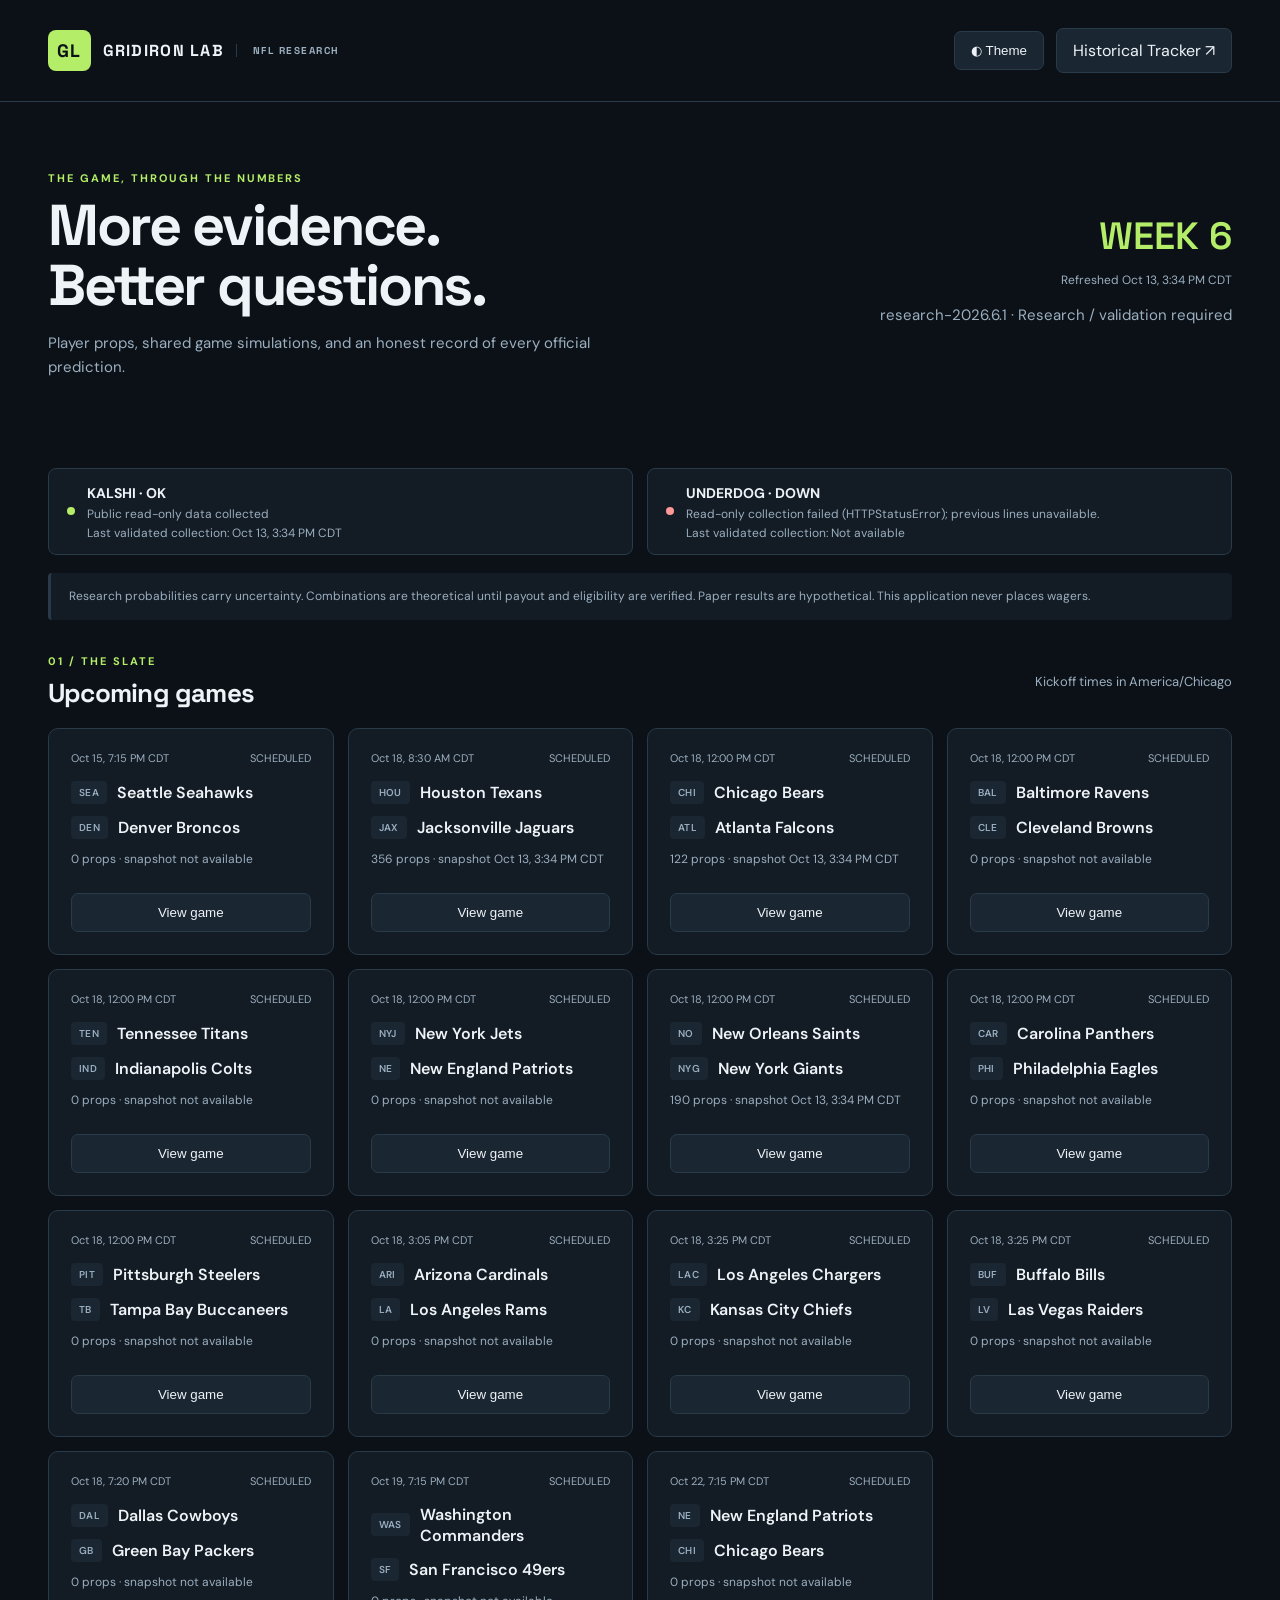
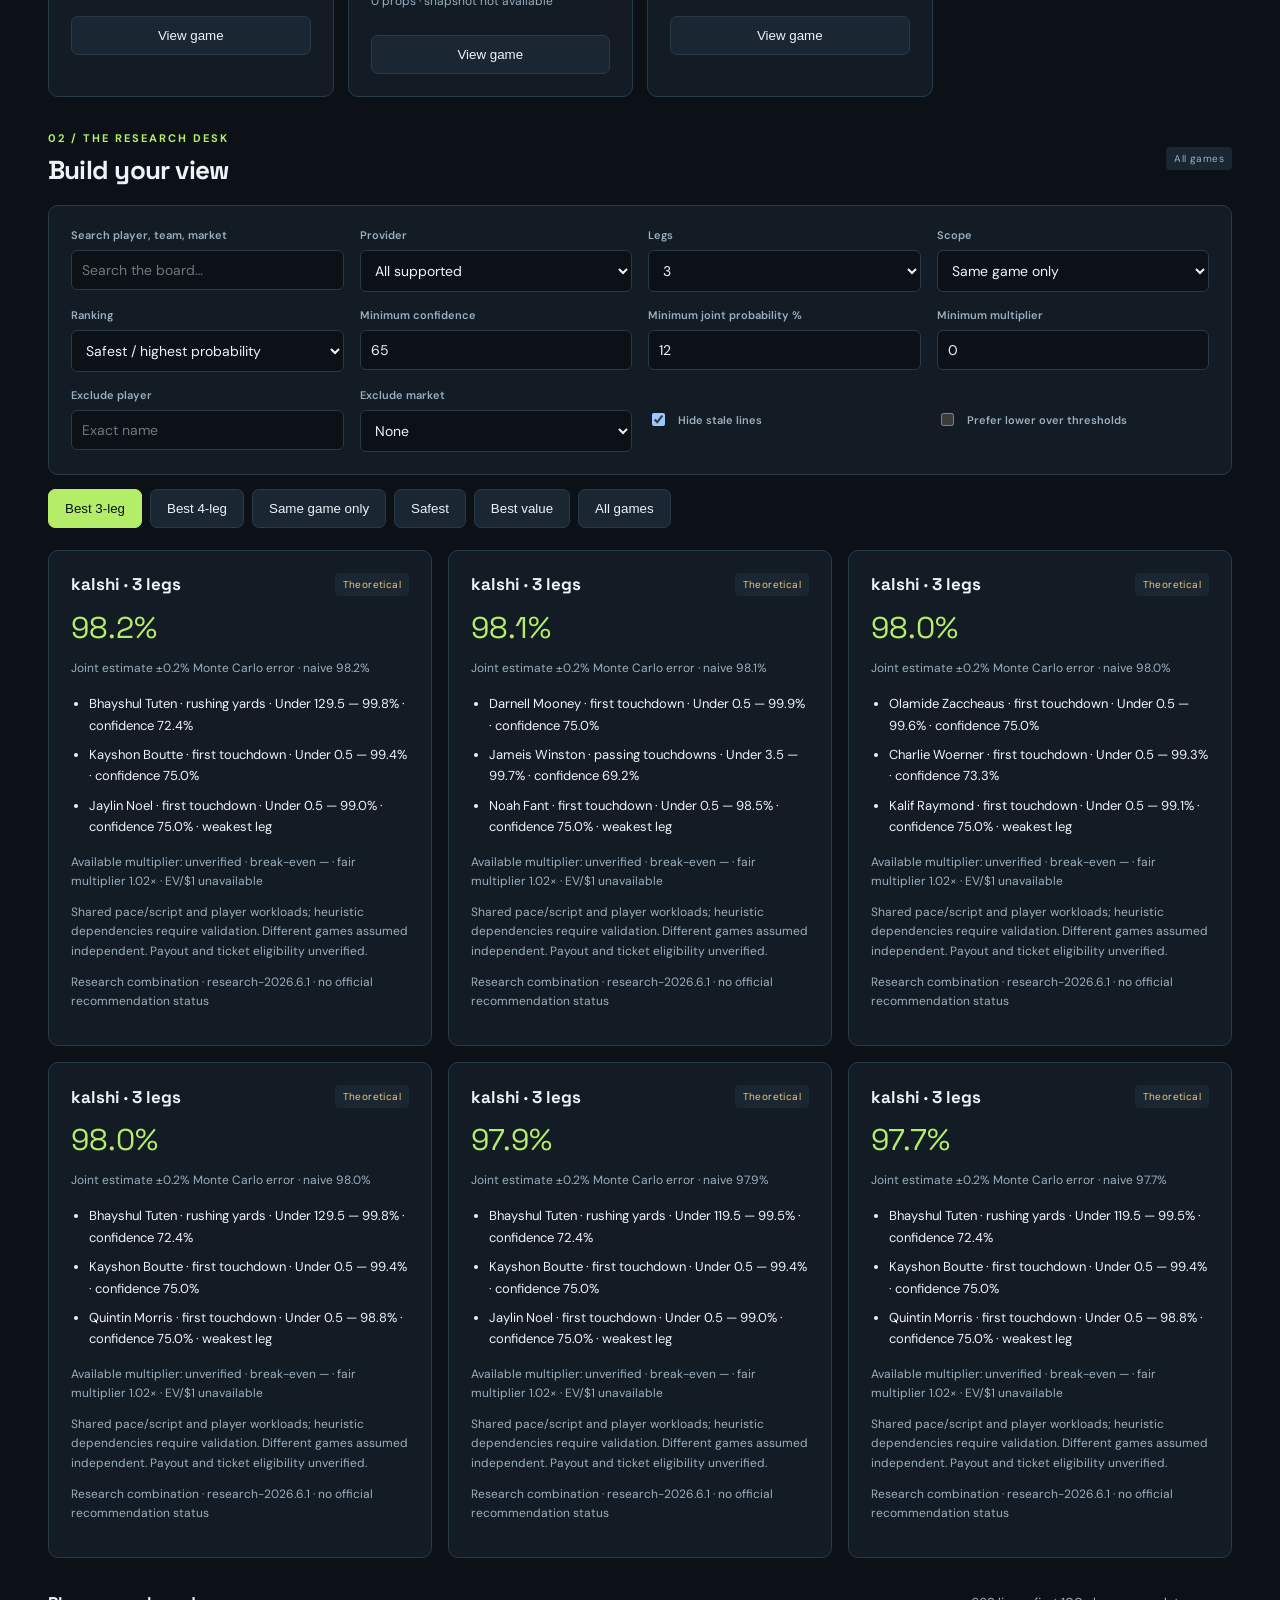
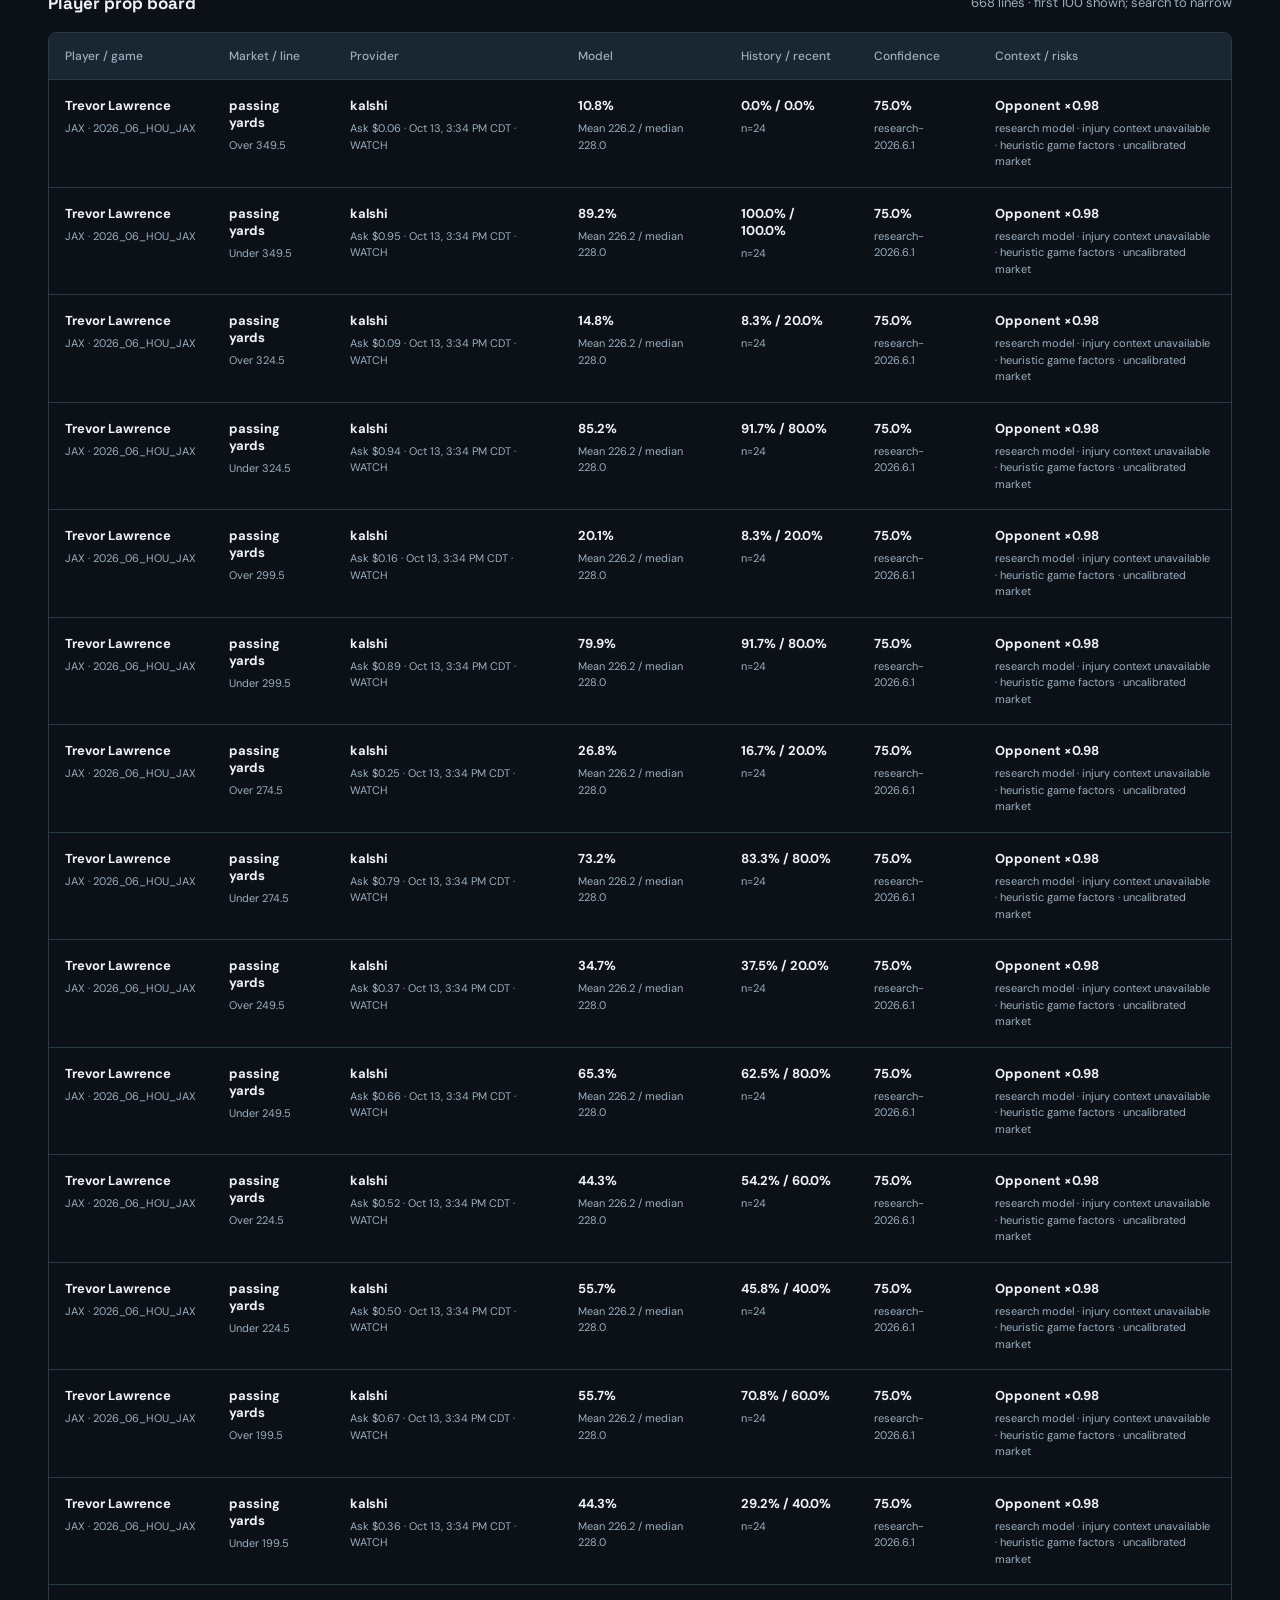
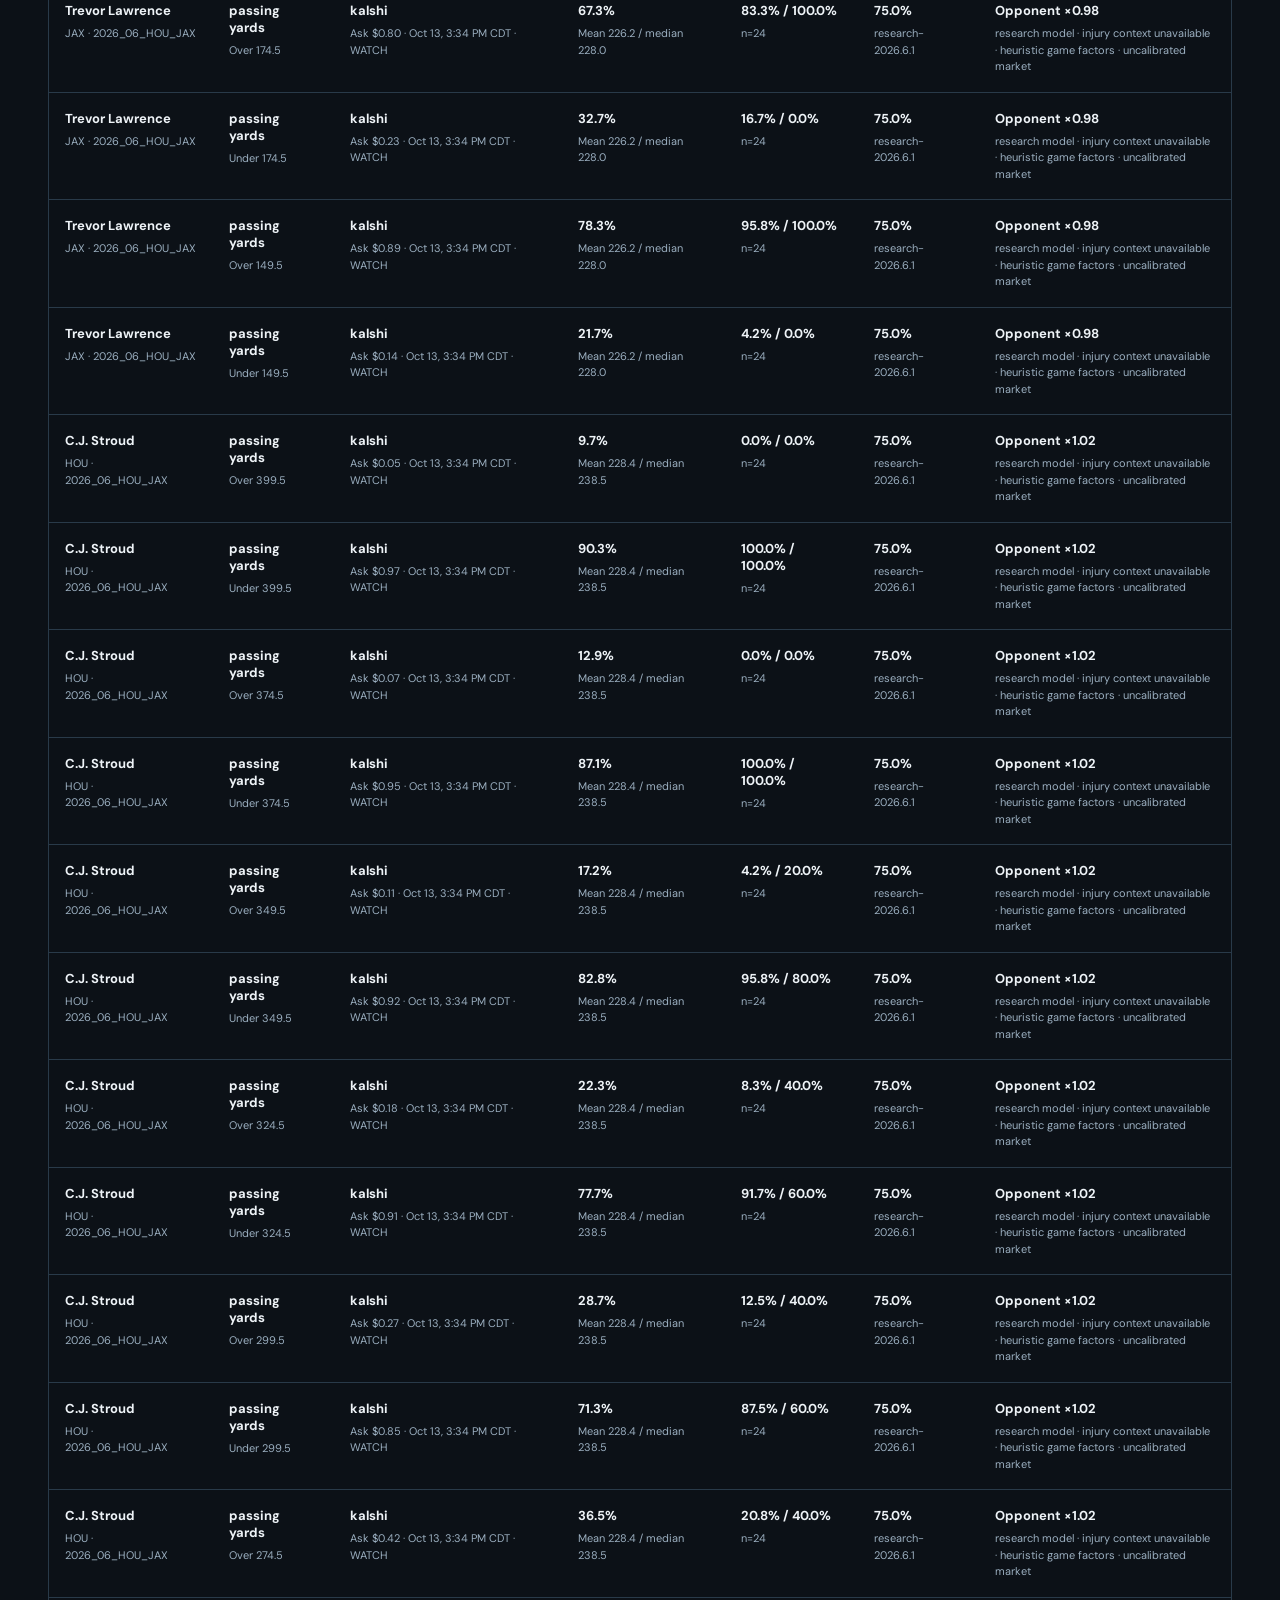
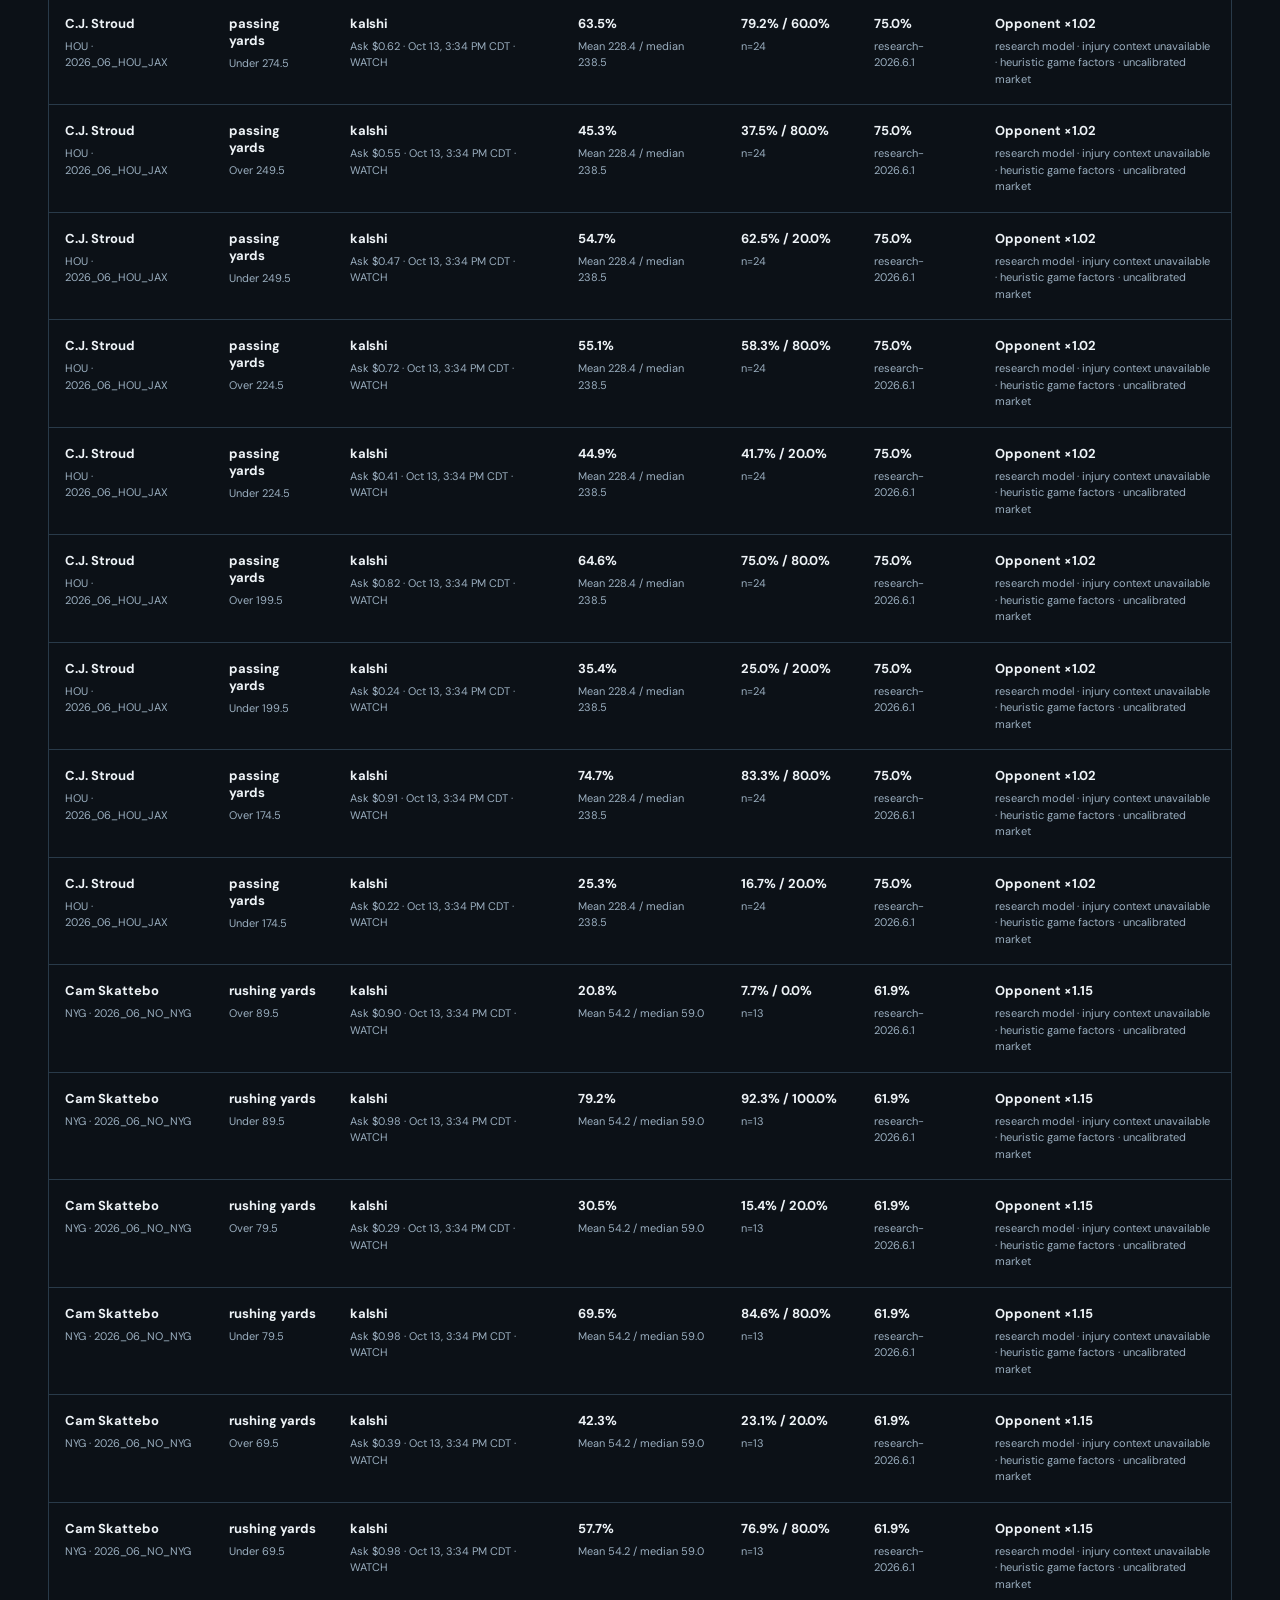
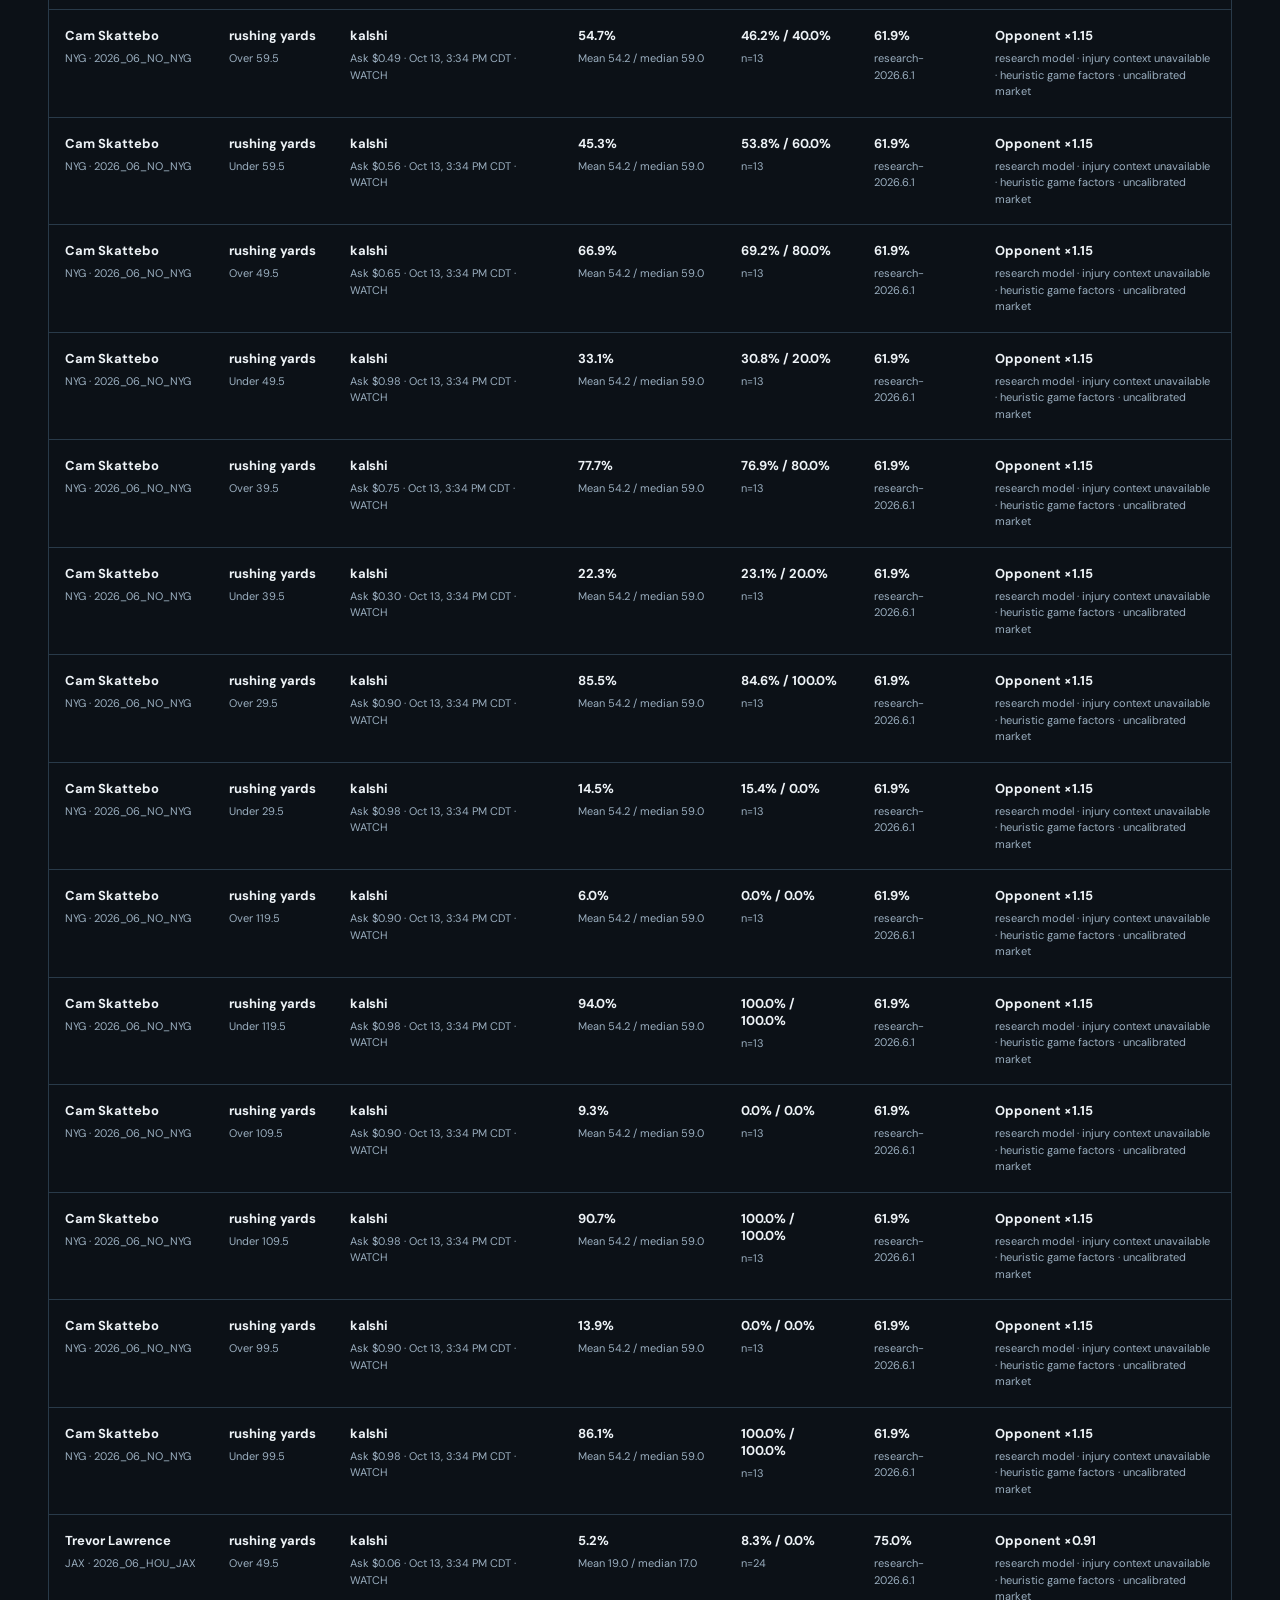
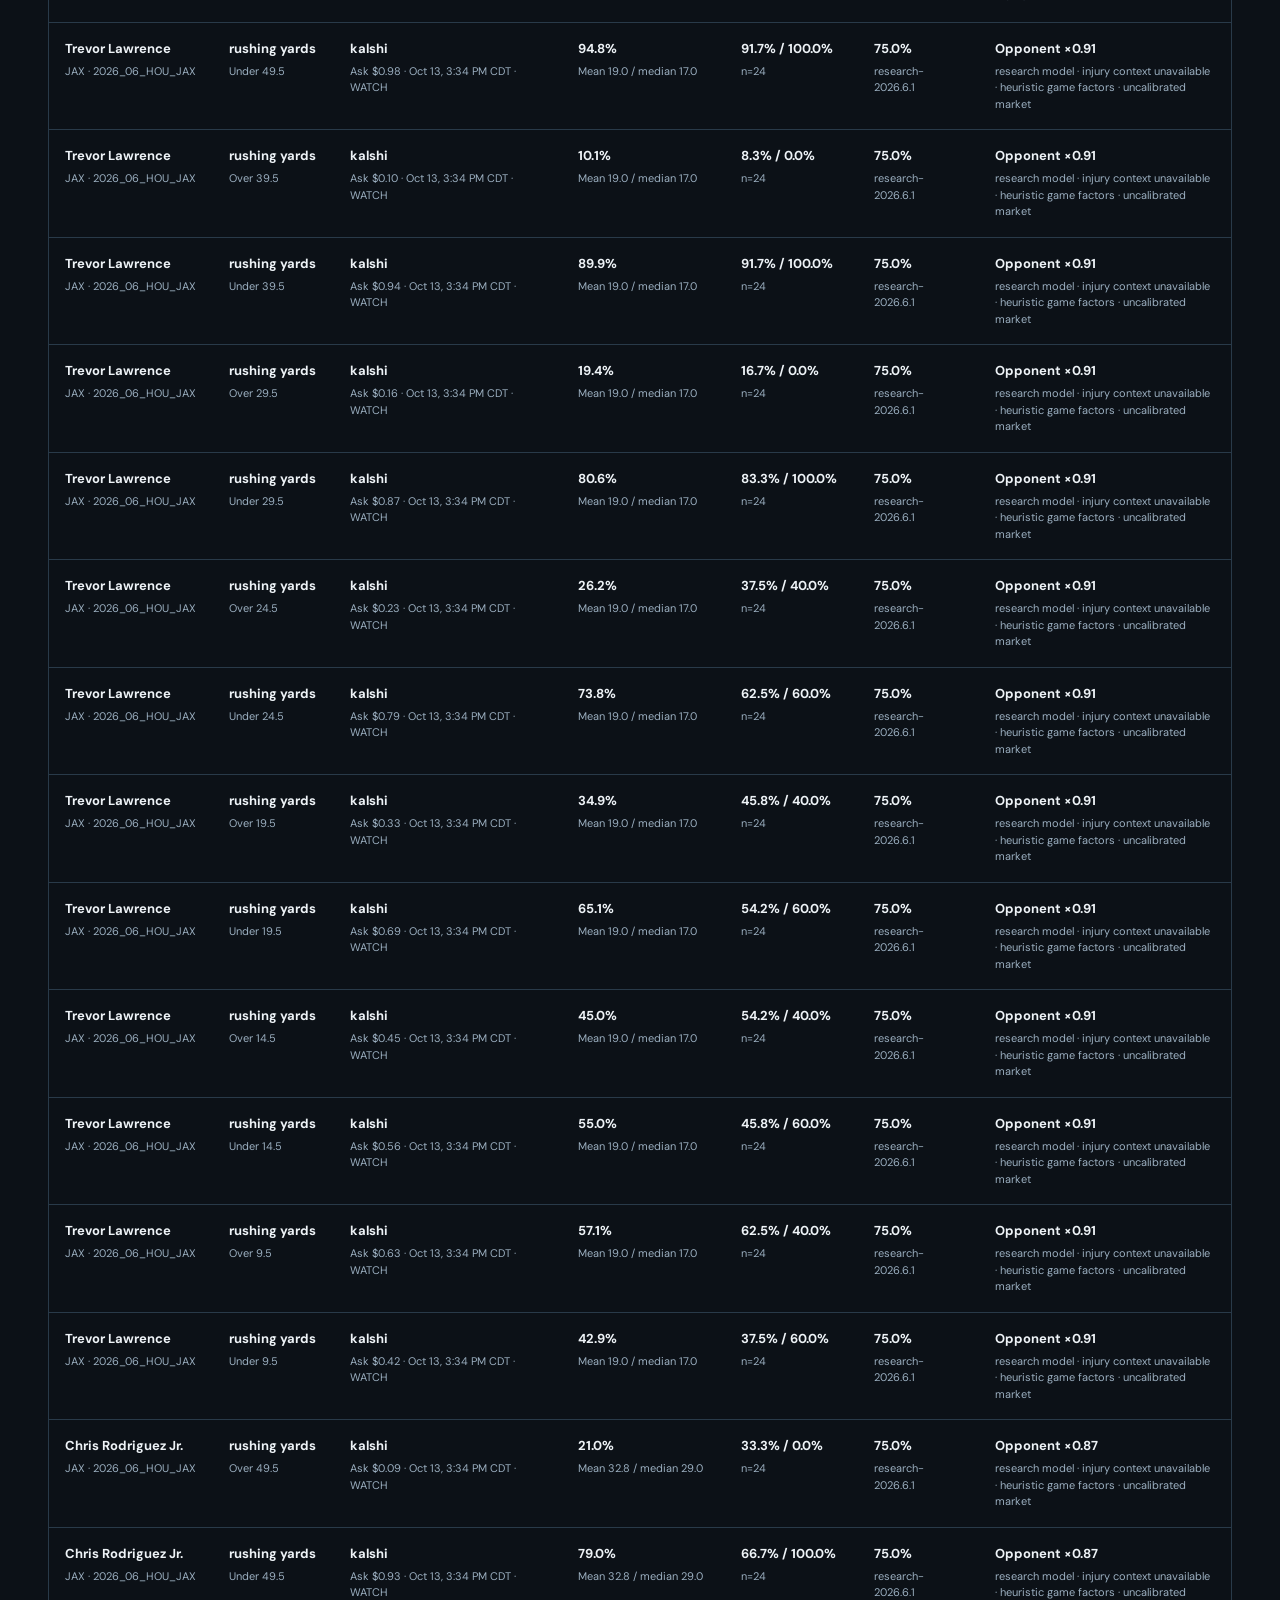
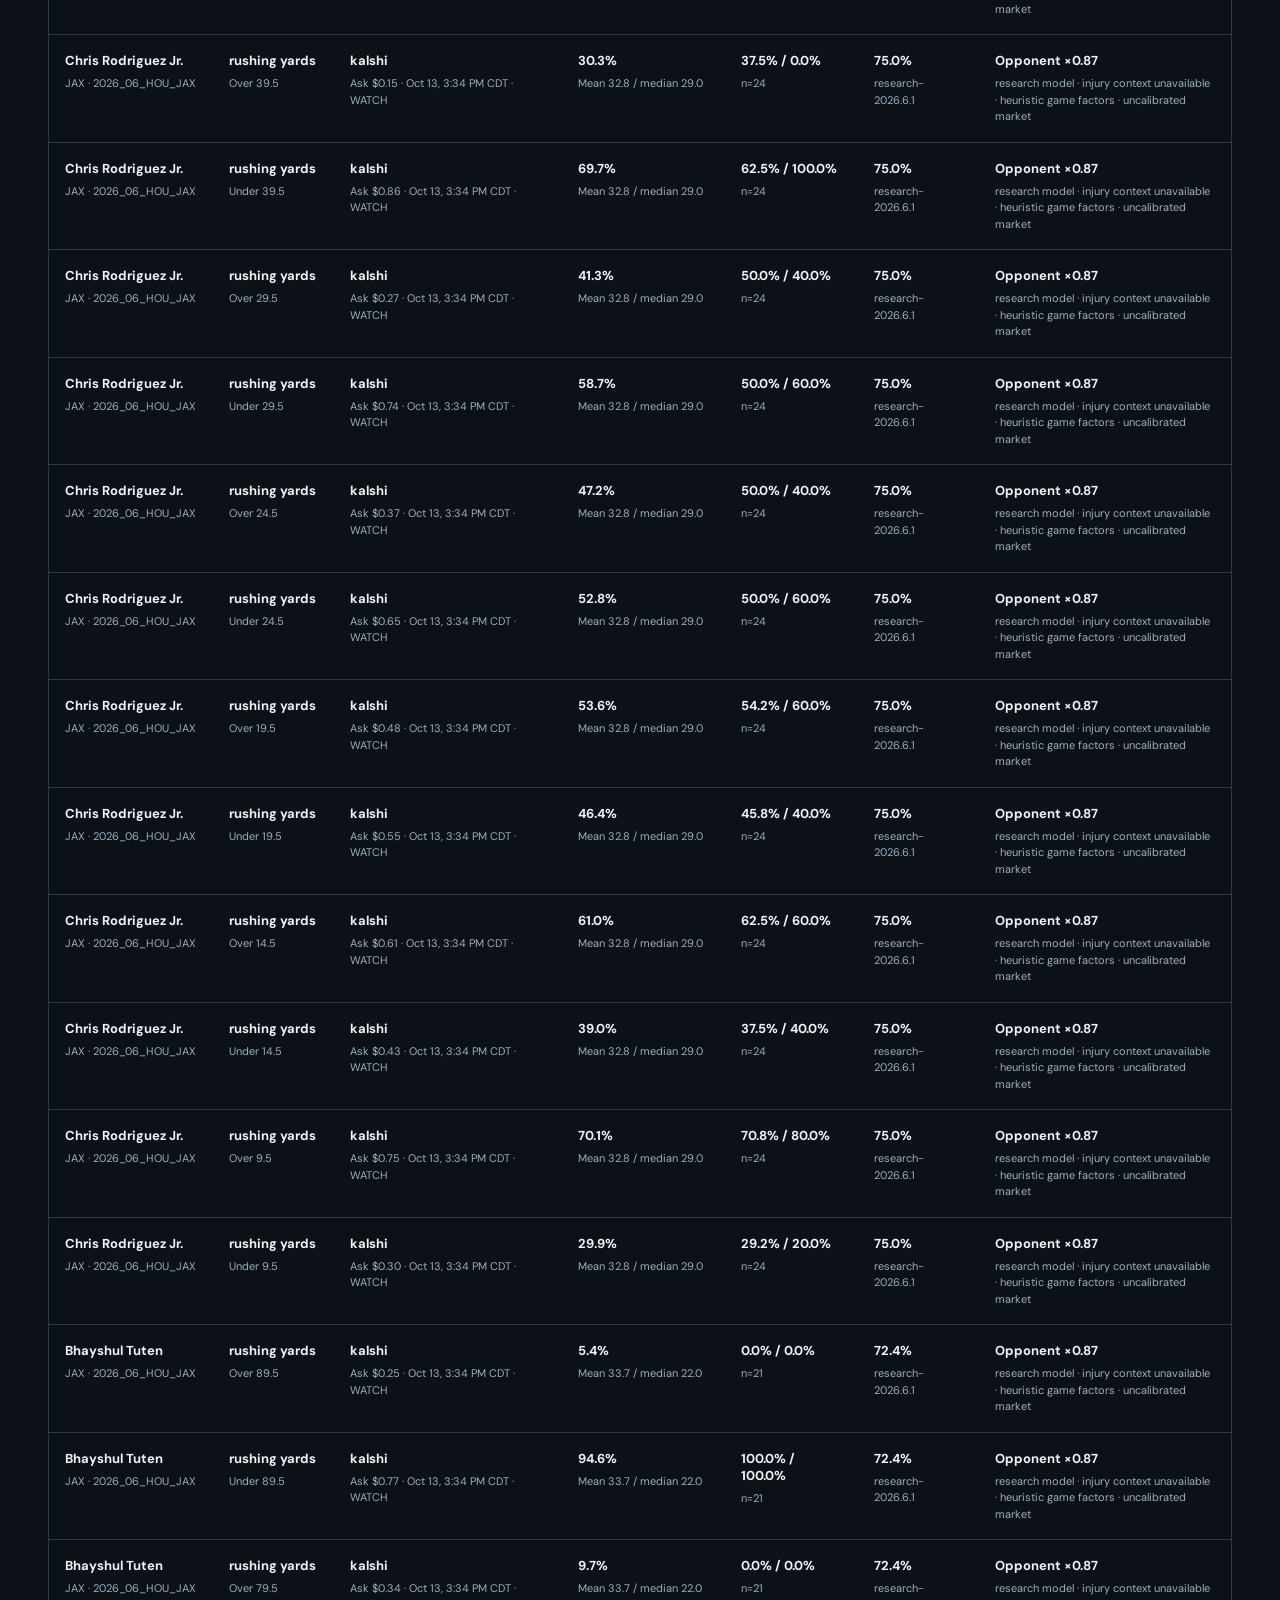
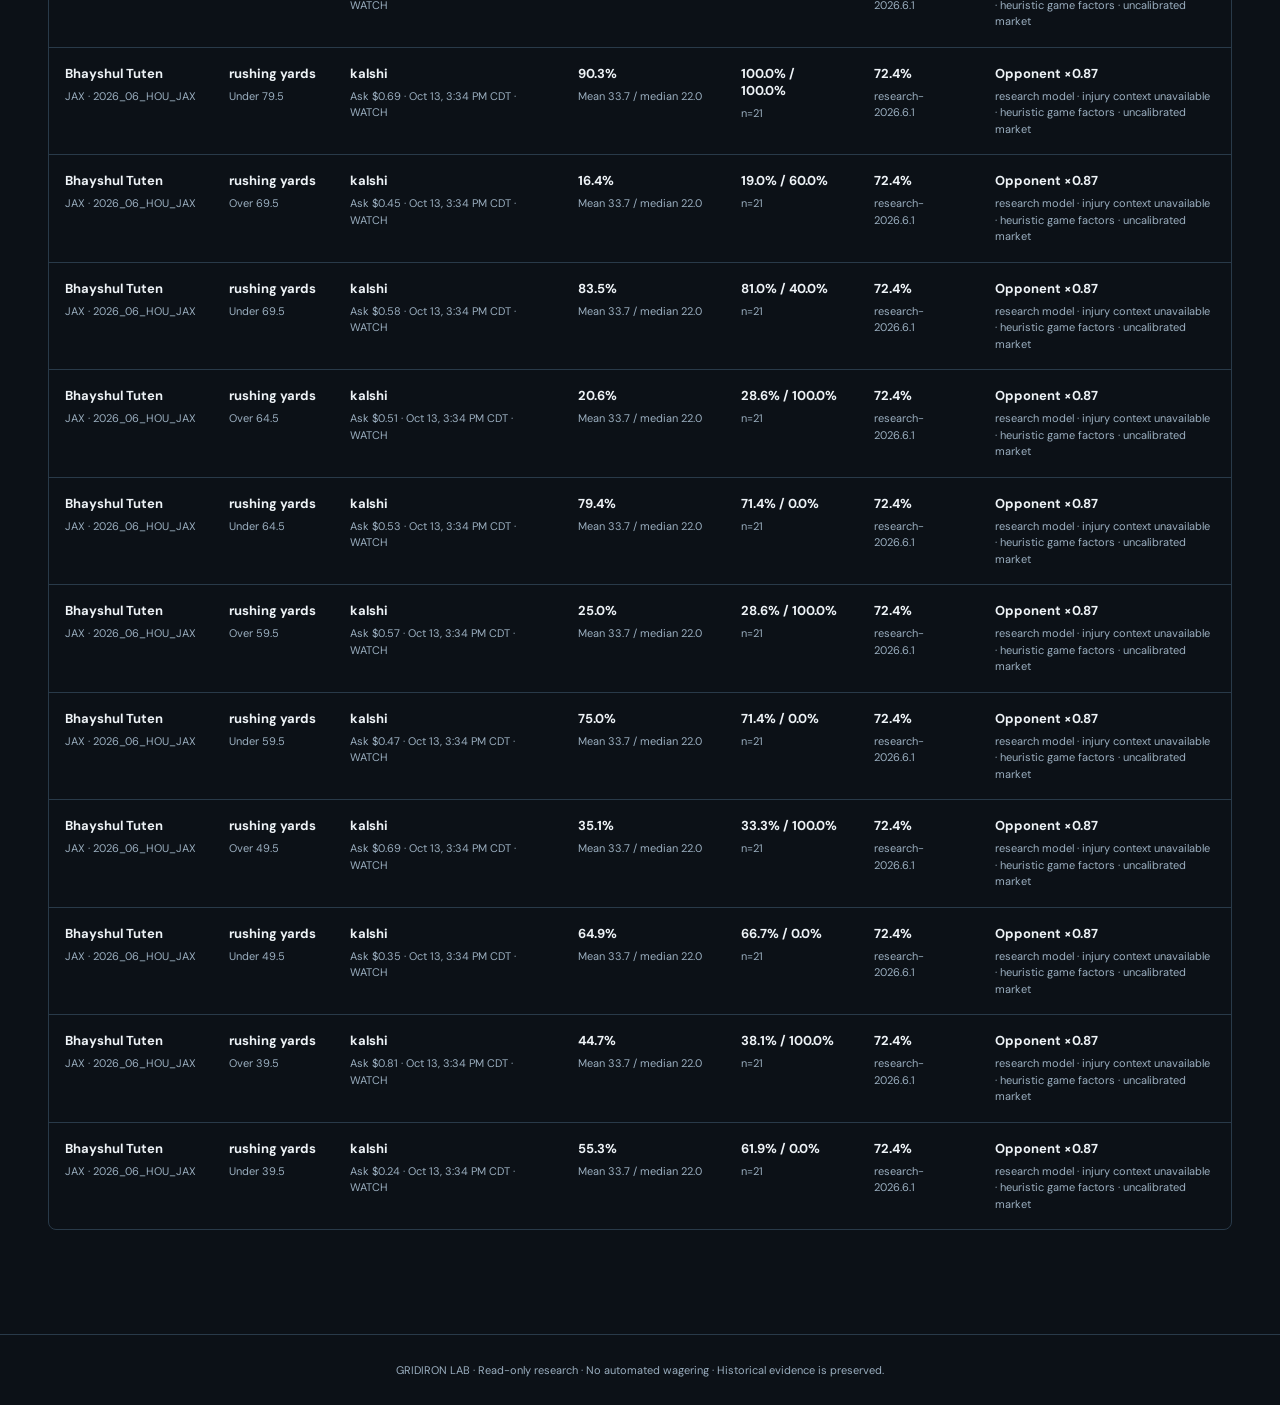
==== index.html @ 09613432 "Build auditable NFL prop research dashboard and data pipeline" ====
<!doctype html>
<html lang="en"><head><meta charset="utf-8"><meta name="viewport" content="width=device-width,initial-scale=1"><meta name="color-scheme" content="dark light"><title>Gridiron Lab · NFL research</title><link rel="stylesheet" href="assets/css/styles.css"><script type="module" src="assets/js/app.js"></script></head>
<body><header><a class="brand" href="index.html"><span class="brand-mark">GL</span> GRIDIRON LAB <small>NFL RESEARCH</small></a><nav><button id="theme" aria-label="Toggle color theme">◐ Theme</button><a class="button" href="tracker.html">Historical Tracker ↗</a></nav></header>
<main><section class="hero"><div><p class="eyebrow">THE GAME, THROUGH THE NUMBERS</p><h1>More evidence.<br>Better questions.</h1><p class="muted">Player props, shared game simulations, and an honest record of every official prediction.</p></div><div class="hero-aside"><span id="week" class="week">NFL</span><p id="refresh">Loading current data…</p><p id="model" class="muted"></p></div></section>
<div id="error" class="notice" role="alert" hidden></div><div id="providers" class="provider-bar" aria-live="polite"></div><div class="notice research">Research probabilities carry uncertainty. Combinations are theoretical until payout and eligibility are verified. Paper results are hypothetical. This application never places wagers.</div>
<section><div class="section-heading"><div><p class="eyebrow">01 / THE SLATE</p><h2>Upcoming games</h2></div><p class="muted">Kickoff times in America/Chicago</p></div><div id="games" class="game-grid" aria-live="polite"></div></section>
<section><div class="section-heading"><div><p class="eyebrow">02 / THE RESEARCH DESK</p><h2>Build your view</h2></div><span id="selected-game" class="badge">All games</span></div>
<div class="controls"><label>Search player, team, market<input id="search" type="search" placeholder="Search the board…"></label><label>Provider<select id="provider"><option value="all">All supported</option><option value="underdog">Underdog</option><option value="kalshi">Kalshi</option></select></label><label>Legs<select id="legs"><option>3</option><option>4</option><option>2</option></select></label><label>Scope<select id="scope"><option value="same">Same game only</option><option value="across">Across games</option></select></label><label>Ranking<select id="ranking"><option value="safest">Safest / highest probability</option><option value="ev">Best value / highest EV</option><option value="payout">Highest payout</option></select></label><label>Minimum confidence<input id="confidence" type="number" min="0" max="100" value="65"></label><label>Minimum joint probability %<input id="joint" type="number" min="0" max="100" value="12"></label><label>Minimum multiplier<input id="payout" type="number" min="0" step="0.1" value="0"></label><label>Exclude player<input id="exclude-player" placeholder="Exact name"></label><label>Exclude market<select id="exclude-market"><option value="">None</option></select></label><label class="check"><input id="fresh" type="checkbox" checked>Hide stale lines</label><label class="check"><input id="alternate" type="checkbox">Prefer lower over thresholds</label></div>
<div class="quick-actions"><button data-legs="3">Best 3-leg</button><button data-legs="4">Best 4-leg</button><button data-scope="same">Same game only</button><button data-ranking="safest">Safest</button><button data-ranking="ev">Best value</button><button id="clear-game">All games</button></div>
<div id="tickets" class="ticket-grid" aria-live="polite"></div>
<div class="section-heading"><h3>Player prop board</h3><span id="line-count" class="muted"></span></div><div class="table-wrap"><table><thead><tr><th>Player / game</th><th>Market / line</th><th>Provider</th><th>Model</th><th>History / recent</th><th>Confidence</th><th>Context / risks</th></tr></thead><tbody id="props"></tbody></table></div><p id="board-empty" class="empty" hidden>No validated player props are available. Provider health above explains current collection status.</p></section>
</main><footer>GRIDIRON LAB · Read-only research · No automated wagering · Historical evidence is preserved.</footer></body></html>
---- assets/css/styles.css ----
@import url('https://fonts.googleapis.com/css2?family=DM+Sans:wght@400;500;600;700&family=Space+Grotesk:wght@400;500;600;700&display=swap');
:root{--bg:#0c1117;--surface:#131b24;--surface2:#1a2632;--text:#eef3f7;--muted:#9bafc0;--line:#293a49;--accent:#b4ed68;--warning:#f5c87a;--red:#ff9898;color-scheme:dark;font-family:'DM Sans',system-ui,sans-serif}*{box-sizing:border-box}body{margin:0;background:var(--bg);color:var(--text)}body.light{--bg:#f4f6f2;--surface:#fff;--surface2:#edf2e9;--text:#14212b;--muted:#536572;--line:#cdd6cb;--accent:#356916;--warning:#8b5500;--red:#af2828;color-scheme:light}header{max-width:1480px;margin:auto;padding:28px 48px;display:flex;justify-content:space-between;align-items:center;border-bottom:1px solid var(--line);gap:20px}.brand{font-family:'Space Grotesk',system-ui;font-weight:700;letter-spacing:.08em;display:flex;align-items:center;gap:12px;color:var(--text);text-decoration:none}.brand-mark{background:var(--accent);color:var(--bg);padding:9px;border-radius:8px;font-size:18px}.brand small{font-size:10px;letter-spacing:.15em;color:var(--muted);border-left:1px solid var(--line);padding-left:16px}nav{display:flex;gap:12px;align-items:center}button,.button{cursor:pointer;background:var(--surface2);color:var(--text);border:1px solid var(--line);padding:11px 16px;border-radius:7px;font:600 13px inherit;text-decoration:none}button:hover,.button:hover{border-color:var(--accent)}a{color:var(--accent)}:focus-visible{outline:3px solid var(--accent);outline-offset:3px}main{max-width:1480px;margin:auto;padding:0 48px 70px}.hero{display:flex;justify-content:space-between;align-items:center;padding:58px 0 40px;gap:40px}.eyebrow{font-size:11px;font-weight:700;letter-spacing:.18em;color:var(--accent)}h1,h2,h3{font-family:'Space Grotesk',system-ui;margin:0}h1{font-size:clamp(40px,4.5vw,64px);line-height:1.04;letter-spacing:-.04em}h2{font-size:26px;letter-spacing:-.03em}h3{font-size:17px}.muted{color:var(--muted);font-size:13px;line-height:1.6}.hero .muted{max-width:550px;font-size:15px}.hero-aside{text-align:right;min-width:220px}.week{font-family:'Space Grotesk',system-ui;font-size:38px;color:var(--accent);font-weight:600}.hero-aside p{font-size:12px;color:var(--muted)}.provider-bar{display:flex;gap:14px;flex-wrap:wrap;margin-bottom:18px}.provider{padding:13px 18px;background:var(--surface);border:1px solid var(--line);border-radius:8px;flex:1;min-width:230px;display:flex;gap:12px;align-items:center}.dot{width:8px;height:8px;border-radius:50%;background:var(--red);flex-shrink:0}.dot.OK{background:var(--accent)}.dot.DEGRADED,.dot.STALE{background:var(--warning)}.provider strong{font-size:14px}.provider p{margin:3px 0 0;font-size:12px;color:var(--muted)}.badge{display:inline-flex;padding:5px 8px;border-radius:4px;background:var(--surface2);color:var(--muted);font-size:10px;letter-spacing:.04em}.badge.warn{color:var(--warning)}.notice{background:var(--surface);border-left:3px solid var(--warning);color:var(--warning);padding:14px 18px;font-size:12px;line-height:1.6;border-radius:4px;margin:12px 0 24px}.research{color:var(--muted);border-color:var(--line)}section{margin-bottom:34px}.section-heading{display:flex;justify-content:space-between;align-items:center;gap:20px;margin:34px 0 18px}.section-heading .eyebrow{margin:0 0 8px}.game-grid{display:grid;grid-template-columns:repeat(auto-fill,minmax(265px,1fr));gap:14px}.game-card,.panel,.ticket,.kpi{background:var(--surface);border:1px solid var(--line);border-radius:10px;padding:22px}.game-card.active{border-color:var(--accent)}.game-meta{display:flex;justify-content:space-between;color:var(--muted);font-size:11px;margin-bottom:16px}.team-row{display:flex;align-items:center;gap:10px;margin:12px 0;font-size:16px;font-weight:600}.team-logo{width:37px;height:37px;object-fit:contain}.game-card button{width:100%;margin-top:14px}.game-card p{font-size:12px;color:var(--muted)}.controls{background:var(--surface);padding:22px;border:1px solid var(--line);border-radius:10px;display:grid;grid-template-columns:repeat(4,1fr);gap:16px}label{font-size:11px;font-weight:600;color:var(--muted);display:flex;flex-direction:column;gap:8px}input,select{font:14px 'DM Sans',system-ui;background:var(--bg);color:var(--text);border:1px solid var(--line);border-radius:6px;padding:10px;width:100%;min-width:0}.check{flex-direction:row;align-items:center;gap:10px}.check input{width:auto}.quick-actions{display:flex;gap:8px;flex-wrap:wrap;margin:14px 0 22px}.quick-actions button:first-child{background:var(--accent);color:var(--bg);border-color:var(--accent)}.ticket-grid{display:grid;grid-template-columns:repeat(auto-fit,minmax(300px,1fr));gap:16px}.ticket-heading{display:flex;justify-content:space-between;align-items:center;margin-bottom:12px}.ticket ul{padding-left:18px;margin:15px 0}.ticket li{font-size:13px;line-height:1.65;margin:8px 0}.ticket .probability{font-size:30px;color:var(--accent);font-family:'Space Grotesk',system-ui}.ticket p{font-size:12px;line-height:1.6;color:var(--muted)}.table-wrap{overflow:auto;border:1px solid var(--line);border-radius:8px}table{border-collapse:collapse;width:100%;min-width:850px;text-align:left;font-size:12px}th{color:var(--muted);background:var(--surface2);padding:15px 16px;font-weight:500;white-space:nowrap}td{padding:17px 16px;border-top:1px solid var(--line);vertical-align:top}td strong{font-size:13px}td small{display:block;color:var(--muted);font-size:11px;margin-top:6px;max-width:230px;line-height:1.5}tbody tr:hover{background:var(--surface)}.empty{padding:30px;border:1px dashed var(--line);border-radius:8px;text-align:center;color:var(--muted);font-size:14px;width:100%;line-height:1.6}.kpi-grid{display:grid;grid-template-columns:repeat(4,1fr);gap:14px}.kpi span{display:block;font-size:11px;color:var(--muted);margin-bottom:12px}.kpi strong{font-size:30px;font-family:'Space Grotesk',system-ui}.kpi small{display:block;font-size:11px;color:var(--muted);margin-top:8px}.chart-grid{display:grid;grid-template-columns:1fr 1fr;gap:16px}.bars{display:flex;flex-direction:column;gap:14px;margin-top:24px}.bar-row{font-size:11px;display:grid;grid-template-columns:115px 1fr 70px;gap:10px;align-items:center}.bar-track{background:var(--surface2);height:10px;border-radius:3px;overflow:hidden}.bar{background:var(--accent);height:100%;border-radius:3px}.bar.secondary{background:var(--muted)}.win{color:var(--accent)}.loss{color:var(--red)}footer{border-top:1px solid var(--line);padding:28px 48px;text-align:center;font-size:11px;color:var(--muted)}[hidden]{display:none!important}@media(max-width:900px){header,main{padding-left:24px;padding-right:24px}.controls{grid-template-columns:repeat(3,1fr)}.kpi-grid{grid-template-columns:repeat(2,1fr)}.brand small{display:none}}@media(max-width:600px){header{padding:18px;align-items:flex-start}.brand{font-size:12px;letter-spacing:.03em;gap:8px}.brand-mark{font-size:13px;padding:7px}nav{gap:6px}nav button{display:none}nav .button{font-size:11px;padding:9px}main{padding:0 18px 35px}.hero{padding:35px 0 20px;display:block}.hero-aside{text-align:left;margin-top:22px}.week{font-size:26px}.controls{grid-template-columns:repeat(2,1fr);padding:16px;gap:12px}.controls label:first-child{grid-column:span 2}.section-heading{align-items:flex-start}.section-heading>p{display:none}.chart-grid{grid-template-columns:1fr}.ticket-grid{grid-template-columns:1fr}.kpi{padding:16px}.kpi strong{font-size:25px}h2{font-size:22px}.game-grid{grid-template-columns:1fr}footer{padding:24px 18px}}
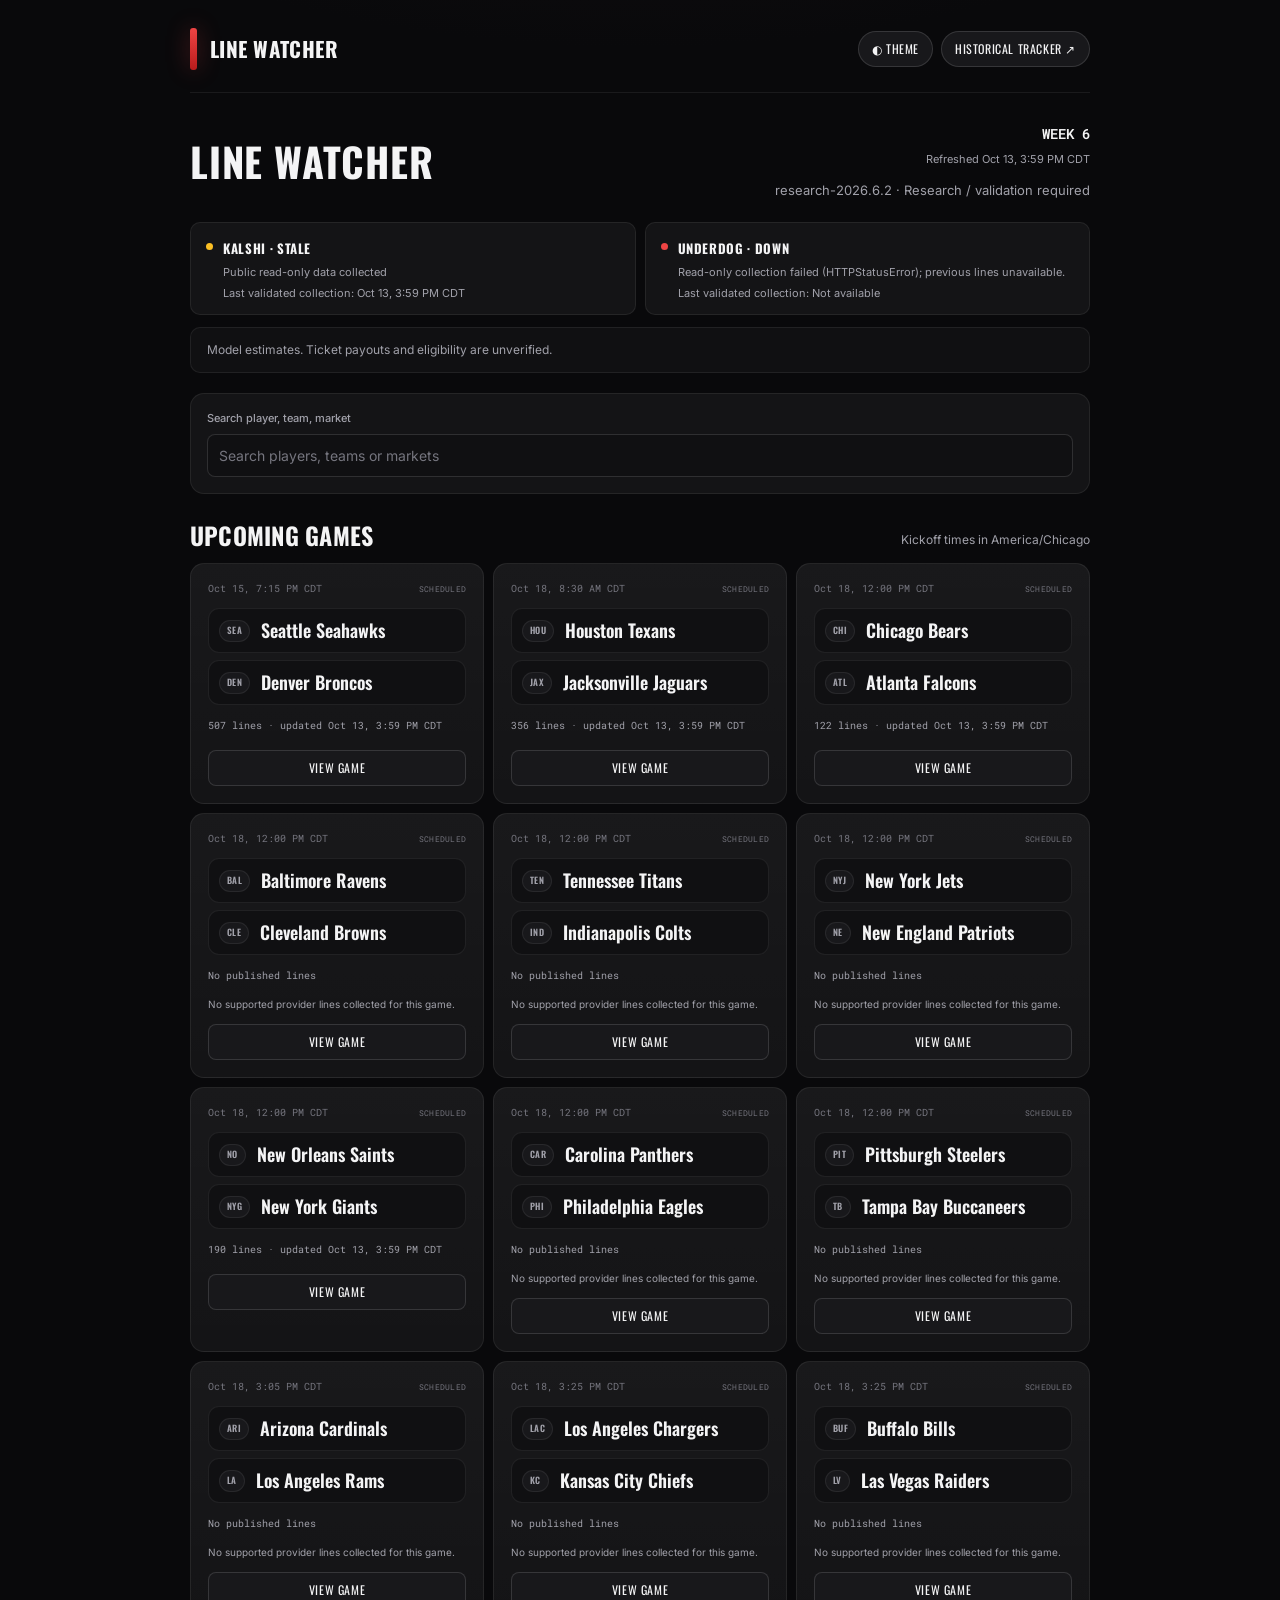
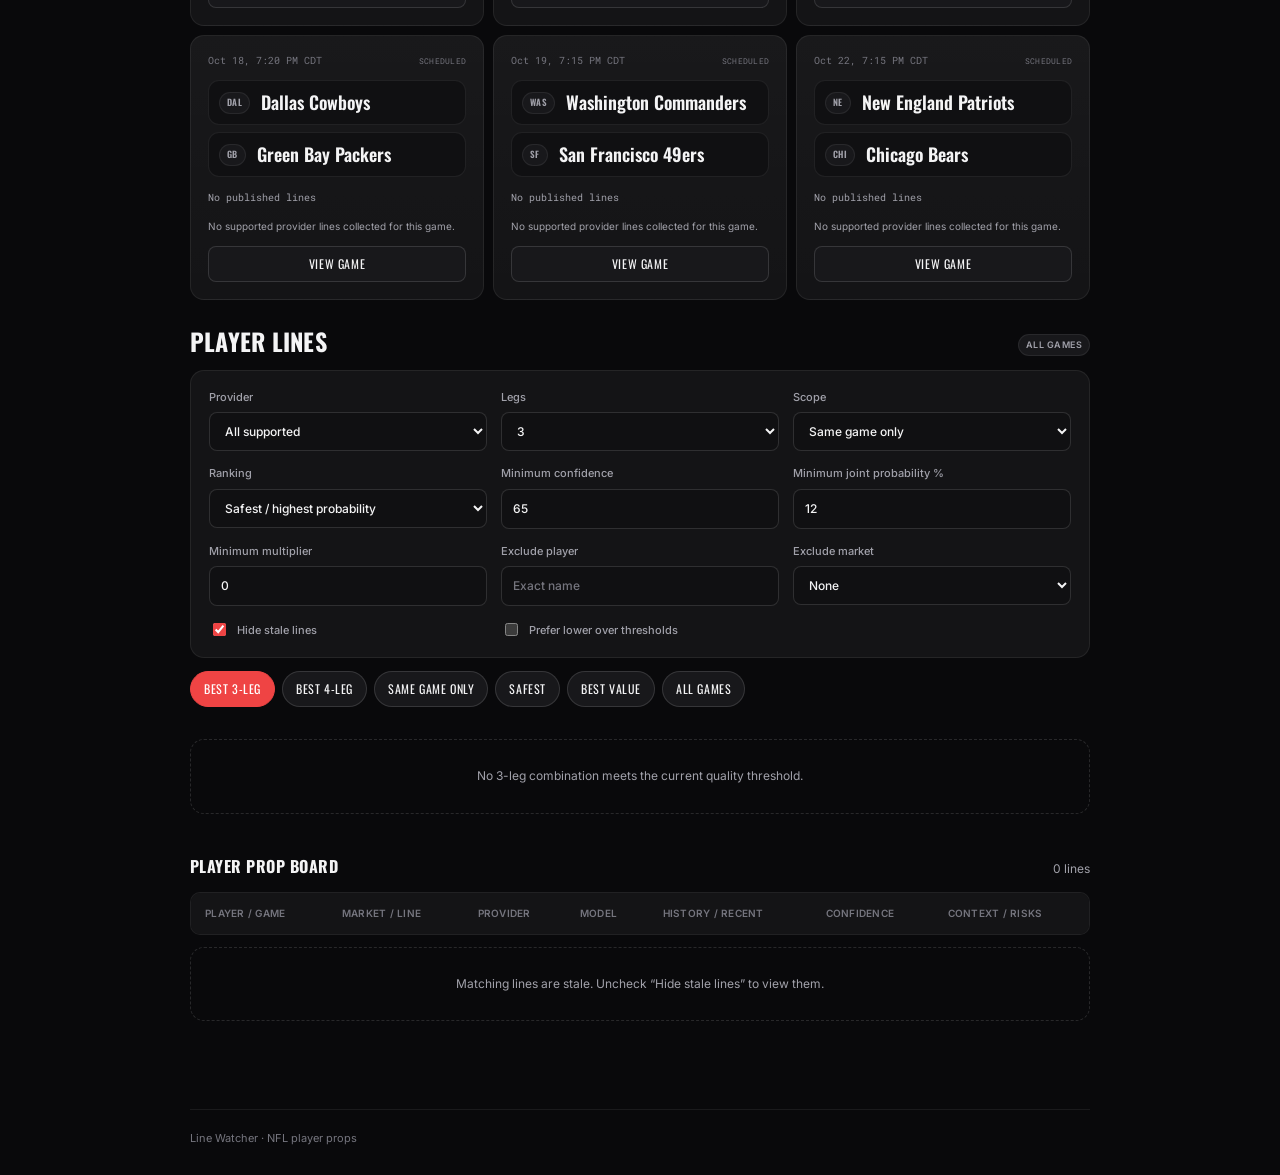
==== commit 1d19a6fc: "Restyle Line Watcher, add player autocomplete and recover Thursday lines" ====
--- a/index.html
+++ b/index.html
@@ -1,12 +1,13 @@
 <!doctype html>
-<html lang="en"><head><meta charset="utf-8"><meta name="viewport" content="width=device-width,initial-scale=1"><meta name="color-scheme" content="dark light"><title>Gridiron Lab · NFL research</title><link rel="stylesheet" href="assets/css/styles.css"><script type="module" src="assets/js/app.js"></script></head>
-<body><header><a class="brand" href="index.html"><span class="brand-mark">GL</span> GRIDIRON LAB <small>NFL RESEARCH</small></a><nav><button id="theme" aria-label="Toggle color theme">◐ Theme</button><a class="button" href="tracker.html">Historical Tracker ↗</a></nav></header>
-<main><section class="hero"><div><p class="eyebrow">THE GAME, THROUGH THE NUMBERS</p><h1>More evidence.<br>Better questions.</h1><p class="muted">Player props, shared game simulations, and an honest record of every official prediction.</p></div><div class="hero-aside"><span id="week" class="week">NFL</span><p id="refresh">Loading current data…</p><p id="model" class="muted"></p></div></section>
-<div id="error" class="notice" role="alert" hidden></div><div id="providers" class="provider-bar" aria-live="polite"></div><div class="notice research">Research probabilities carry uncertainty. Combinations are theoretical until payout and eligibility are verified. Paper results are hypothetical. This application never places wagers.</div>
-<section><div class="section-heading"><div><p class="eyebrow">01 / THE SLATE</p><h2>Upcoming games</h2></div><p class="muted">Kickoff times in America/Chicago</p></div><div id="games" class="game-grid" aria-live="polite"></div></section>
-<section><div class="section-heading"><div><p class="eyebrow">02 / THE RESEARCH DESK</p><h2>Build your view</h2></div><span id="selected-game" class="badge">All games</span></div>
-<div class="controls"><label>Search player, team, market<input id="search" type="search" placeholder="Search the board…"></label><label>Provider<select id="provider"><option value="all">All supported</option><option value="underdog">Underdog</option><option value="kalshi">Kalshi</option></select></label><label>Legs<select id="legs"><option>3</option><option>4</option><option>2</option></select></label><label>Scope<select id="scope"><option value="same">Same game only</option><option value="across">Across games</option></select></label><label>Ranking<select id="ranking"><option value="safest">Safest / highest probability</option><option value="ev">Best value / highest EV</option><option value="payout">Highest payout</option></select></label><label>Minimum confidence<input id="confidence" type="number" min="0" max="100" value="65"></label><label>Minimum joint probability %<input id="joint" type="number" min="0" max="100" value="12"></label><label>Minimum multiplier<input id="payout" type="number" min="0" step="0.1" value="0"></label><label>Exclude player<input id="exclude-player" placeholder="Exact name"></label><label>Exclude market<select id="exclude-market"><option value="">None</option></select></label><label class="check"><input id="fresh" type="checkbox" checked>Hide stale lines</label><label class="check"><input id="alternate" type="checkbox">Prefer lower over thresholds</label></div>
+<html lang="en"><head><meta charset="utf-8"><meta name="viewport" content="width=device-width,initial-scale=1"><meta name="color-scheme" content="dark light"><title>Line Watcher</title><link rel="stylesheet" href="assets/css/styles.css"><script type="module" src="assets/js/app.js"></script></head>
+<body><header><a class="brand" href="index.html"><span class="brand-mark">LW</span> LINE WATCHER</a><nav><button id="theme" aria-label="Toggle color theme">◐ Theme</button><a class="button" href="tracker.html">Historical Tracker ↗</a></nav></header>
+<main><section class="hero"><div><h1>Line Watcher</h1></div><div class="hero-aside"><span id="week" class="week">NFL</span><p id="refresh">Loading current data…</p><p id="model" class="muted"></p></div></section>
+<div id="error" class="notice" role="alert" hidden></div><div id="providers" class="provider-bar" aria-live="polite"></div><div class="notice research">Model estimates. Ticket payouts and eligibility are unverified.</div>
+<div class="player-search search-bar"><label for="search">Search player, team, market</label><input id="search" type="search" placeholder="Search players, teams or markets" autocomplete="off"><div id="player-suggestions" class="suggestions" role="listbox" hidden></div></div>
+<section><div class="section-heading"><div><h2>Upcoming games</h2></div><p class="muted">Kickoff times in America/Chicago</p></div><div id="games" class="game-grid" aria-live="polite"></div></section>
+<section><div class="section-heading"><div><h2>Player lines</h2></div><span id="selected-game" class="badge">All games</span></div>
+<div class="controls"><label>Provider<select id="provider"><option value="all">All supported</option><option value="underdog">Underdog</option><option value="kalshi">Kalshi</option></select></label><label>Legs<select id="legs"><option>3</option><option>4</option><option>2</option></select></label><label>Scope<select id="scope"><option value="same">Same game only</option><option value="across">Across games</option></select></label><label>Ranking<select id="ranking"><option value="safest">Safest / highest probability</option><option value="ev">Best value / highest EV</option><option value="payout">Highest payout</option></select></label><label>Minimum confidence<input id="confidence" type="number" min="0" max="100" value="65"></label><label>Minimum joint probability %<input id="joint" type="number" min="0" max="100" value="12"></label><label>Minimum multiplier<input id="payout" type="number" min="0" step="0.1" value="0"></label><label>Exclude player<input id="exclude-player" placeholder="Exact name"></label><label>Exclude market<select id="exclude-market"><option value="">None</option></select></label><label class="check"><input id="fresh" type="checkbox" checked>Hide stale lines</label><label class="check"><input id="alternate" type="checkbox">Prefer lower over thresholds</label></div>
 <div class="quick-actions"><button data-legs="3">Best 3-leg</button><button data-legs="4">Best 4-leg</button><button data-scope="same">Same game only</button><button data-ranking="safest">Safest</button><button data-ranking="ev">Best value</button><button id="clear-game">All games</button></div>
 <div id="tickets" class="ticket-grid" aria-live="polite"></div>
 <div class="section-heading"><h3>Player prop board</h3><span id="line-count" class="muted"></span></div><div class="table-wrap"><table><thead><tr><th>Player / game</th><th>Market / line</th><th>Provider</th><th>Model</th><th>History / recent</th><th>Confidence</th><th>Context / risks</th></tr></thead><tbody id="props"></tbody></table></div><p id="board-empty" class="empty" hidden>No validated player props are available. Provider health above explains current collection status.</p></section>
-</main><footer>GRIDIRON LAB · Read-only research · No automated wagering · Historical evidence is preserved.</footer></body></html>
+</main><footer>Line Watcher · NFL player props</footer></body></html>
--- a/assets/css/styles.css
+++ b/assets/css/styles.css
@@ -1,2 +1,5 @@
-@import url('https://fonts.googleapis.com/css2?family=DM+Sans:wght@400;500;600;700&family=Space+Grotesk:wght@400;500;600;700&display=swap');
-:root{--bg:#0c1117;--surface:#131b24;--surface2:#1a2632;--text:#eef3f7;--muted:#9bafc0;--line:#293a49;--accent:#b4ed68;--warning:#f5c87a;--red:#ff9898;color-scheme:dark;font-family:'DM Sans',system-ui,sans-serif}*{box-sizing:border-box}body{margin:0;background:var(--bg);color:var(--text)}body.light{--bg:#f4f6f2;--surface:#fff;--surface2:#edf2e9;--text:#14212b;--muted:#536572;--line:#cdd6cb;--accent:#356916;--warning:#8b5500;--red:#af2828;color-scheme:light}header{max-width:1480px;margin:auto;padding:28px 48px;display:flex;justify-content:space-between;align-items:center;border-bottom:1px solid var(--line);gap:20px}.brand{font-family:'Space Grotesk',system-ui;font-weight:700;letter-spacing:.08em;display:flex;align-items:center;gap:12px;color:var(--text);text-decoration:none}.brand-mark{background:var(--accent);color:var(--bg);padding:9px;border-radius:8px;font-size:18px}.brand small{font-size:10px;letter-spacing:.15em;color:var(--muted);border-left:1px solid var(--line);padding-left:16px}nav{display:flex;gap:12px;align-items:center}button,.button{cursor:pointer;background:var(--surface2);color:var(--text);border:1px solid var(--line);padding:11px 16px;border-radius:7px;font:600 13px inherit;text-decoration:none}button:hover,.button:hover{border-color:var(--accent)}a{color:var(--accent)}:focus-visible{outline:3px solid var(--accent);outline-offset:3px}main{max-width:1480px;margin:auto;padding:0 48px 70px}.hero{display:flex;justify-content:space-between;align-items:center;padding:58px 0 40px;gap:40px}.eyebrow{font-size:11px;font-weight:700;letter-spacing:.18em;color:var(--accent)}h1,h2,h3{font-family:'Space Grotesk',system-ui;margin:0}h1{font-size:clamp(40px,4.5vw,64px);line-height:1.04;letter-spacing:-.04em}h2{font-size:26px;letter-spacing:-.03em}h3{font-size:17px}.muted{color:var(--muted);font-size:13px;line-height:1.6}.hero .muted{max-width:550px;font-size:15px}.hero-aside{text-align:right;min-width:220px}.week{font-family:'Space Grotesk',system-ui;font-size:38px;color:var(--accent);font-weight:600}.hero-aside p{font-size:12px;color:var(--muted)}.provider-bar{display:flex;gap:14px;flex-wrap:wrap;margin-bottom:18px}.provider{padding:13px 18px;background:var(--surface);border:1px solid var(--line);border-radius:8px;flex:1;min-width:230px;display:flex;gap:12px;align-items:center}.dot{width:8px;height:8px;border-radius:50%;background:var(--red);flex-shrink:0}.dot.OK{background:var(--accent)}.dot.DEGRADED,.dot.STALE{background:var(--warning)}.provider strong{font-size:14px}.provider p{margin:3px 0 0;font-size:12px;color:var(--muted)}.badge{display:inline-flex;padding:5px 8px;border-radius:4px;background:var(--surface2);color:var(--muted);font-size:10px;letter-spacing:.04em}.badge.warn{color:var(--warning)}.notice{background:var(--surface);border-left:3px solid var(--warning);color:var(--warning);padding:14px 18px;font-size:12px;line-height:1.6;border-radius:4px;margin:12px 0 24px}.research{color:var(--muted);border-color:var(--line)}section{margin-bottom:34px}.section-heading{display:flex;justify-content:space-between;align-items:center;gap:20px;margin:34px 0 18px}.section-heading .eyebrow{margin:0 0 8px}.game-grid{display:grid;grid-template-columns:repeat(auto-fill,minmax(265px,1fr));gap:14px}.game-card,.panel,.ticket,.kpi{background:var(--surface);border:1px solid var(--line);border-radius:10px;padding:22px}.game-card.active{border-color:var(--accent)}.game-meta{display:flex;justify-content:space-between;color:var(--muted);font-size:11px;margin-bottom:16px}.team-row{display:flex;align-items:center;gap:10px;margin:12px 0;font-size:16px;font-weight:600}.team-logo{width:37px;height:37px;object-fit:contain}.game-card button{width:100%;margin-top:14px}.game-card p{font-size:12px;color:var(--muted)}.controls{background:var(--surface);padding:22px;border:1px solid var(--line);border-radius:10px;display:grid;grid-template-columns:repeat(4,1fr);gap:16px}label{font-size:11px;font-weight:600;color:var(--muted);display:flex;flex-direction:column;gap:8px}input,select{font:14px 'DM Sans',system-ui;background:var(--bg);color:var(--text);border:1px solid var(--line);border-radius:6px;padding:10px;width:100%;min-width:0}.check{flex-direction:row;align-items:center;gap:10px}.check input{width:auto}.quick-actions{display:flex;gap:8px;flex-wrap:wrap;margin:14px 0 22px}.quick-actions button:first-child{background:var(--accent);color:var(--bg);border-color:var(--accent)}.ticket-grid{display:grid;grid-template-columns:repeat(auto-fit,minmax(300px,1fr));gap:16px}.ticket-heading{display:flex;justify-content:space-between;align-items:center;margin-bottom:12px}.ticket ul{padding-left:18px;margin:15px 0}.ticket li{font-size:13px;line-height:1.65;margin:8px 0}.ticket .probability{font-size:30px;color:var(--accent);font-family:'Space Grotesk',system-ui}.ticket p{font-size:12px;line-height:1.6;color:var(--muted)}.table-wrap{overflow:auto;border:1px solid var(--line);border-radius:8px}table{border-collapse:collapse;width:100%;min-width:850px;text-align:left;font-size:12px}th{color:var(--muted);background:var(--surface2);padding:15px 16px;font-weight:500;white-space:nowrap}td{padding:17px 16px;border-top:1px solid var(--line);vertical-align:top}td strong{font-size:13px}td small{display:block;color:var(--muted);font-size:11px;margin-top:6px;max-width:230px;line-height:1.5}tbody tr:hover{background:var(--surface)}.empty{padding:30px;border:1px dashed var(--line);border-radius:8px;text-align:center;color:var(--muted);font-size:14px;width:100%;line-height:1.6}.kpi-grid{display:grid;grid-template-columns:repeat(4,1fr);gap:14px}.kpi span{display:block;font-size:11px;color:var(--muted);margin-bottom:12px}.kpi strong{font-size:30px;font-family:'Space Grotesk',system-ui}.kpi small{display:block;font-size:11px;color:var(--muted);margin-top:8px}.chart-grid{display:grid;grid-template-columns:1fr 1fr;gap:16px}.bars{display:flex;flex-direction:column;gap:14px;margin-top:24px}.bar-row{font-size:11px;display:grid;grid-template-columns:115px 1fr 70px;gap:10px;align-items:center}.bar-track{background:var(--surface2);height:10px;border-radius:3px;overflow:hidden}.bar{background:var(--accent);height:100%;border-radius:3px}.bar.secondary{background:var(--muted)}.win{color:var(--accent)}.loss{color:var(--red)}footer{border-top:1px solid var(--line);padding:28px 48px;text-align:center;font-size:11px;color:var(--muted)}[hidden]{display:none!important}@media(max-width:900px){header,main{padding-left:24px;padding-right:24px}.controls{grid-template-columns:repeat(3,1fr)}.kpi-grid{grid-template-columns:repeat(2,1fr)}.brand small{display:none}}@media(max-width:600px){header{padding:18px;align-items:flex-start}.brand{font-size:12px;letter-spacing:.03em;gap:8px}.brand-mark{font-size:13px;padding:7px}nav{gap:6px}nav button{display:none}nav .button{font-size:11px;padding:9px}main{padding:0 18px 35px}.hero{padding:35px 0 20px;display:block}.hero-aside{text-align:left;margin-top:22px}.week{font-size:26px}.controls{grid-template-columns:repeat(2,1fr);padding:16px;gap:12px}.controls label:first-child{grid-column:span 2}.section-heading{align-items:flex-start}.section-heading>p{display:none}.chart-grid{grid-template-columns:1fr}.ticket-grid{grid-template-columns:1fr}.kpi{padding:16px}.kpi strong{font-size:25px}h2{font-size:22px}.game-grid{grid-template-columns:1fr}footer{padding:24px 18px}}
+@import url('https://fonts.googleapis.com/css2?family=Inter:wght@400;500;600;700&family=Oswald:wght@500;600;700&family=Roboto+Mono:wght@400;500;600&display=swap');
+:root{--bg:#09090b;--bg-top:#151012;--card:#141416;--card-hover:#18181b;--card-inner:#101012;--line:rgba(255,255,255,.07);--line-strong:rgba(255,255,255,.13);--text:#f4f4f5;--muted:#a1a1aa;--muted-dim:#75757e;--accent:#ef4444;--accent-dark:#b91c1c;--accent-soft:rgba(239,68,68,.12);--green:#34d399;--yellow:#fbbf24;--radius:14px;--radius-small:10px;color-scheme:dark}
+*{box-sizing:border-box}html{background:var(--bg);scroll-behavior:smooth}body{margin:0;min-height:100vh;color:var(--text);background:radial-gradient(1100px 500px at 50% -10%,var(--bg-top),transparent 65%),var(--bg);font-family:Inter,system-ui,-apple-system,BlinkMacSystemFont,'Segoe UI',sans-serif;line-height:1.5}body.light{--bg:#f6f6f7;--bg-top:#fee9e9;--card:#fff;--card-hover:#f4f4f5;--card-inner:#f8f8fa;--line:rgba(0,0,0,.08);--line-strong:rgba(0,0,0,.16);--text:#18181b;--muted:#52525b;--muted-dim:#71717a;--green:#047857;--yellow:#a16207;color-scheme:light}a{color:var(--accent)}button,input,select{font:inherit}button,.button{display:inline-flex;align-items:center;justify-content:center;gap:8px;padding:8px 13px;color:var(--text);background:var(--card-hover);border:1px solid var(--line-strong);border-radius:999px;cursor:pointer;text-decoration:none;font-family:Oswald,'Arial Narrow',sans-serif;font-size:12px;letter-spacing:.05em;text-transform:uppercase;transition:background .18s,border-color .18s,color .18s}button:hover,.button:hover{color:var(--accent);background:var(--accent-soft);border-color:var(--accent)}:focus-visible{outline:2px solid var(--accent);outline-offset:3px}header{width:min(900px,calc(100% - 32px));margin:0 auto;padding:28px 0 22px;display:flex;align-items:center;justify-content:space-between;gap:20px;border-bottom:1px solid var(--line)}.brand{display:flex;align-items:center;gap:13px;color:var(--text);text-decoration:none;font-family:Oswald,'Arial Narrow',sans-serif;font-size:21px;font-weight:700;letter-spacing:.02em}.brand-mark{width:7px;height:42px;flex:0 0 7px;font-size:0;border-radius:3px;background:linear-gradient(180deg,var(--accent),var(--accent-dark));box-shadow:0 0 22px #ef444461}.brand small{color:var(--muted-dim);font-size:10px}nav{display:flex;align-items:center;gap:8px}main{width:min(900px,calc(100% - 32px));margin:auto;padding:0 0 60px}.hero{display:flex;justify-content:space-between;align-items:center;gap:24px;padding:28px 0 22px;margin-bottom:0}h1,h2,h3{font-family:Oswald,'Arial Narrow',sans-serif;text-transform:uppercase}h1{margin:0;font-size:clamp(28px,5vw,40px);line-height:1;font-weight:700;letter-spacing:.02em}h2{margin:0;font-size:24px;line-height:1.15;letter-spacing:.01em}h3{margin:0;font-size:16px;letter-spacing:.03em}.muted{color:var(--muted);font-size:12px;line-height:1.6}.hero .muted{font-size:13px;margin:12px 0 0}.hero-aside{text-align:right}.week{font-family:'Roboto Mono',monospace;font-size:14px;font-weight:600;color:var(--text)}.hero-aside p{font-size:11px;color:var(--muted);margin:6px 0 0}.eyebrow{font-family:Oswald,sans-serif;font-size:11px;font-weight:600;letter-spacing:.13em;text-transform:uppercase;color:var(--muted-dim)}.provider-bar{display:flex;gap:9px;flex-wrap:wrap;margin-bottom:12px}.provider{display:flex;align-items:flex-start;gap:10px;flex:1;min-width:230px;padding:13px 15px;border:1px solid var(--line);border-radius:var(--radius-small);background:var(--card)}.provider strong{font-family:Oswald,sans-serif;font-size:13px;letter-spacing:.05em}.provider p{font-size:11px;color:var(--muted);margin:4px 0 0}.dot{height:7px;width:7px;flex:0 0 7px;margin-top:7px;border-radius:50%;background:var(--accent)}.dot.OK{background:var(--green)}.dot.DEGRADED,.dot.STALE{background:var(--yellow)}.notice{margin:12px 0 20px;padding:13px 16px;border:1px solid #ef44442e;border-radius:var(--radius-small);background:var(--accent-soft);color:var(--text);font-size:12px}.research{color:var(--muted);background:var(--card-inner);border-color:var(--line)}section{margin-bottom:28px}.section-heading{display:flex;justify-content:space-between;align-items:end;gap:18px;margin:28px 0 14px}.section-heading p{margin:0}.game-grid{display:grid;grid-template-columns:repeat(auto-fill,minmax(260px,1fr));gap:9px}.game-card,.ticket,.panel,.kpi{padding:17px;background:linear-gradient(180deg,rgba(255,255,255,.018),transparent),var(--card);border:1px solid var(--line);border-radius:var(--radius);transition:border-color .18s,background .18s}.game-card:hover,.ticket:hover{border-color:var(--line-strong);background:var(--card-hover)}.game-card.active{border-color:var(--accent);box-shadow:0 0 0 1px var(--accent-soft)}.game-meta{display:flex;justify-content:space-between;align-items:center;gap:8px;color:var(--muted-dim);font-family:'Roboto Mono',monospace;font-size:10px;margin-bottom:12px}.game-meta span:last-child{font-size:8px;letter-spacing:.03em}.team-row{display:flex;align-items:center;gap:11px;padding:8px 10px;margin:7px 0;background:var(--card-inner);border:1px solid var(--line);border-radius:11px;font-family:Oswald,'Arial Narrow',sans-serif;font-size:18px;font-weight:600}.team-logo{width:29px;height:29px;flex:0 0 29px;object-fit:contain;filter:drop-shadow(0 1px 2px #0008)}.game-card p{font-family:'Roboto Mono',monospace;color:var(--muted);font-size:10px;margin:13px 0 7px}.game-card button{width:100%;margin-top:10px;border-radius:8px}.game-card small{font-size:10px}.badge{display:inline-flex;align-items:center;padding:3px 7px;border-radius:999px;color:var(--muted);background:var(--card-hover);border:1px solid var(--line);font-size:9px;font-weight:600;letter-spacing:.05em;text-transform:uppercase}.badge.warn{color:var(--yellow);border-color:#fbbf2433;background:#fbbf2410}.controls{display:grid;grid-template-columns:repeat(3,minmax(0,1fr));gap:14px;padding:18px;background:var(--card);border:1px solid var(--line);border-radius:var(--radius)}label{display:flex;flex-direction:column;gap:7px;color:var(--muted);font-size:11px;font-weight:500;min-width:0}input,select{width:100%;min-width:0;padding:10px 11px;color:var(--text);background:var(--card-inner);border:1px solid var(--line-strong);border-radius:8px;font-size:12px}input::placeholder{color:var(--muted-dim)}.check{flex-direction:row;align-items:center;gap:8px}.check input{width:auto;accent-color:var(--accent)}.quick-actions{display:flex;gap:7px;flex-wrap:wrap;margin:13px 0 20px}.quick-actions button:first-child{background:var(--accent);border-color:var(--accent);color:#fff}.quick-actions button:first-child:hover{background:var(--accent-dark)}.ticket-grid{display:grid;grid-template-columns:repeat(auto-fit,minmax(275px,1fr));gap:9px}.ticket-heading{display:flex;justify-content:space-between;align-items:center;gap:10px;margin-bottom:12px}.ticket .probability{color:var(--green);font-family:'Roboto Mono',monospace;font-size:27px;font-weight:600;letter-spacing:-.03em}.ticket ul{padding-left:18px;margin:16px 0}.ticket li{font-size:12px;line-height:1.7;margin:9px 0;color:var(--text)}.ticket p{color:var(--muted);font-size:11px;line-height:1.65}.table-wrap{width:100%;overflow:auto;background:var(--card-inner);border:1px solid var(--line);border-radius:var(--radius-small)}table{width:100%;min-width:850px;border-collapse:collapse;text-align:left;font-size:11px}th{padding:13px 14px;color:var(--muted-dim);background:var(--card);font-size:10px;font-weight:600;letter-spacing:.025em;white-space:nowrap;text-transform:uppercase}td{padding:15px 14px;border-top:1px solid var(--line);vertical-align:top}td strong{font-size:12px;font-weight:500}td small{display:block;color:var(--muted);font-size:10px;line-height:1.6;margin-top:5px;max-width:230px}tbody tr:hover{background:var(--card-hover)}.empty{grid-column:1/-1;width:100%;padding:26px 18px;color:var(--muted);text-align:center;border:1px dashed var(--line-strong);border-radius:var(--radius);font-size:12px;line-height:1.7}.kpi-grid{display:grid;grid-template-columns:repeat(4,minmax(0,1fr));gap:9px}.kpi span{display:block;color:var(--muted);font-size:10px;margin-bottom:12px}.kpi strong{font-family:'Roboto Mono',monospace;font-size:22px;font-weight:600}.kpi small{display:block;color:var(--muted-dim);font-size:10px;margin-top:8px}.chart-grid{display:grid;grid-template-columns:1fr 1fr;gap:9px}.bars{display:flex;flex-direction:column;gap:13px;margin-top:20px}.bar-row{display:grid;grid-template-columns:105px minmax(0,1fr) 74px;gap:9px;align-items:center;font-family:'Roboto Mono',monospace;font-size:10px}.bar-track{height:6px;background:var(--card-inner);border:1px solid var(--line);border-radius:999px;overflow:hidden}.bar{height:100%;background:linear-gradient(90deg,#3f3f46,var(--accent));border-radius:inherit}.bar.secondary{background:var(--muted)}.win{color:var(--green)}.loss{color:var(--accent)}footer{width:min(900px,calc(100% - 32px));margin:auto;padding:20px 0 28px;border-top:1px solid var(--line);color:var(--muted-dim);font-size:11px}.player-search{position:relative;display:flex;flex-direction:column;gap:7px;min-width:0}.suggestions{position:absolute;top:100%;left:0;right:0;z-index:20;background:var(--card);border:1px solid var(--line-strong);border-radius:var(--radius-small);box-shadow:0 12px 28px #0008;max-height:320px;overflow:auto;margin-top:5px}.player-option{padding:12px 14px;cursor:pointer;border-bottom:1px solid var(--line)}.player-option:last-child{border-bottom:0}.player-option strong{display:block;font-size:12px;font-weight:600}.player-option small{display:block;color:var(--muted);font-size:10px;margin-top:4px}.player-option.active,.player-option:hover{background:var(--accent-soft)}[hidden]{display:none!important}@media(max-width:720px){header,main,footer{width:calc(100% - 22px)}header{align-items:flex-start;padding-top:23px;gap:12px}.brand{font-size:18px;gap:10px}.brand small{display:none}nav{gap:6px}nav button{display:none}nav .button{font-size:10px;padding:8px 10px}.controls{grid-template-columns:repeat(2,minmax(0,1fr));padding:15px;gap:12px}.controls>.player-search:first-child{grid-column:span 2}.kpi-grid{grid-template-columns:repeat(2,minmax(0,1fr))}.chart-grid{grid-template-columns:1fr}.section-heading>p{display:none}.hero{gap:15px}.hero-aside p{max-width:160px;font-size:10px}.hero h1{font-size:28px}.ticket-grid{grid-template-columns:1fr}.kpi strong{font-size:21px}.game-grid{grid-template-columns:repeat(auto-fill,minmax(230px,1fr))}}@media(max-width:480px){.hero{align-items:flex-start;flex-direction:column;padding:24px 0 20px}.hero-aside{text-align:left}.hero-aside p{max-width:none}.game-grid{grid-template-columns:1fr}.game-card{padding:14px}.team-logo{width:26px;height:26px;flex-basis:26px}.section-heading{align-items:center}.bar-row{grid-template-columns:95px minmax(0,1fr) 74px}.brand-mark{height:34px}.brand{font-size:17px}.kpi{padding:14px}h2{font-size:22px}}@media(prefers-reduced-motion:reduce){html{scroll-behavior:auto}*{transition:none!important}}
+
+.search-bar{padding:16px;background:var(--card);border:1px solid var(--line);border-radius:var(--radius);margin:20px 0 8px}.search-bar input{font-size:14px}.search-bar .suggestions{left:16px;right:16px;top:calc(100% - 12px)}
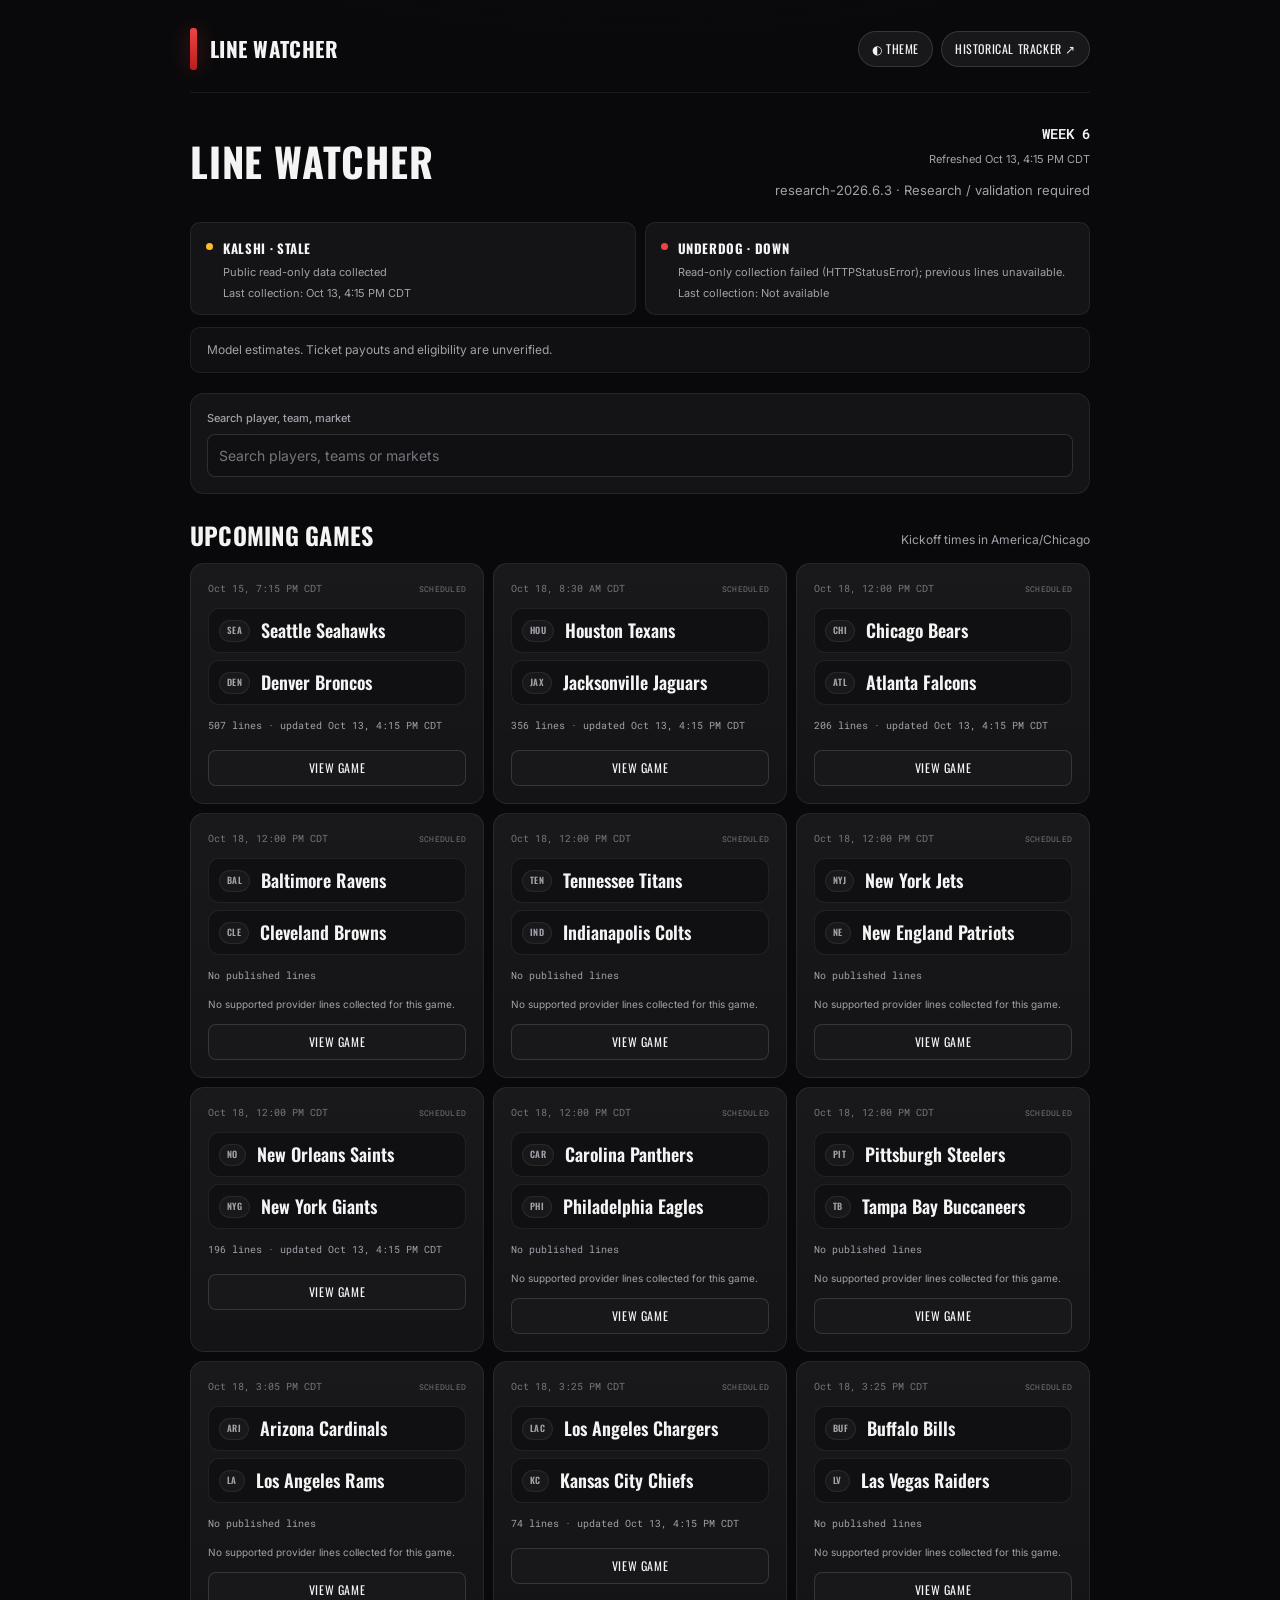
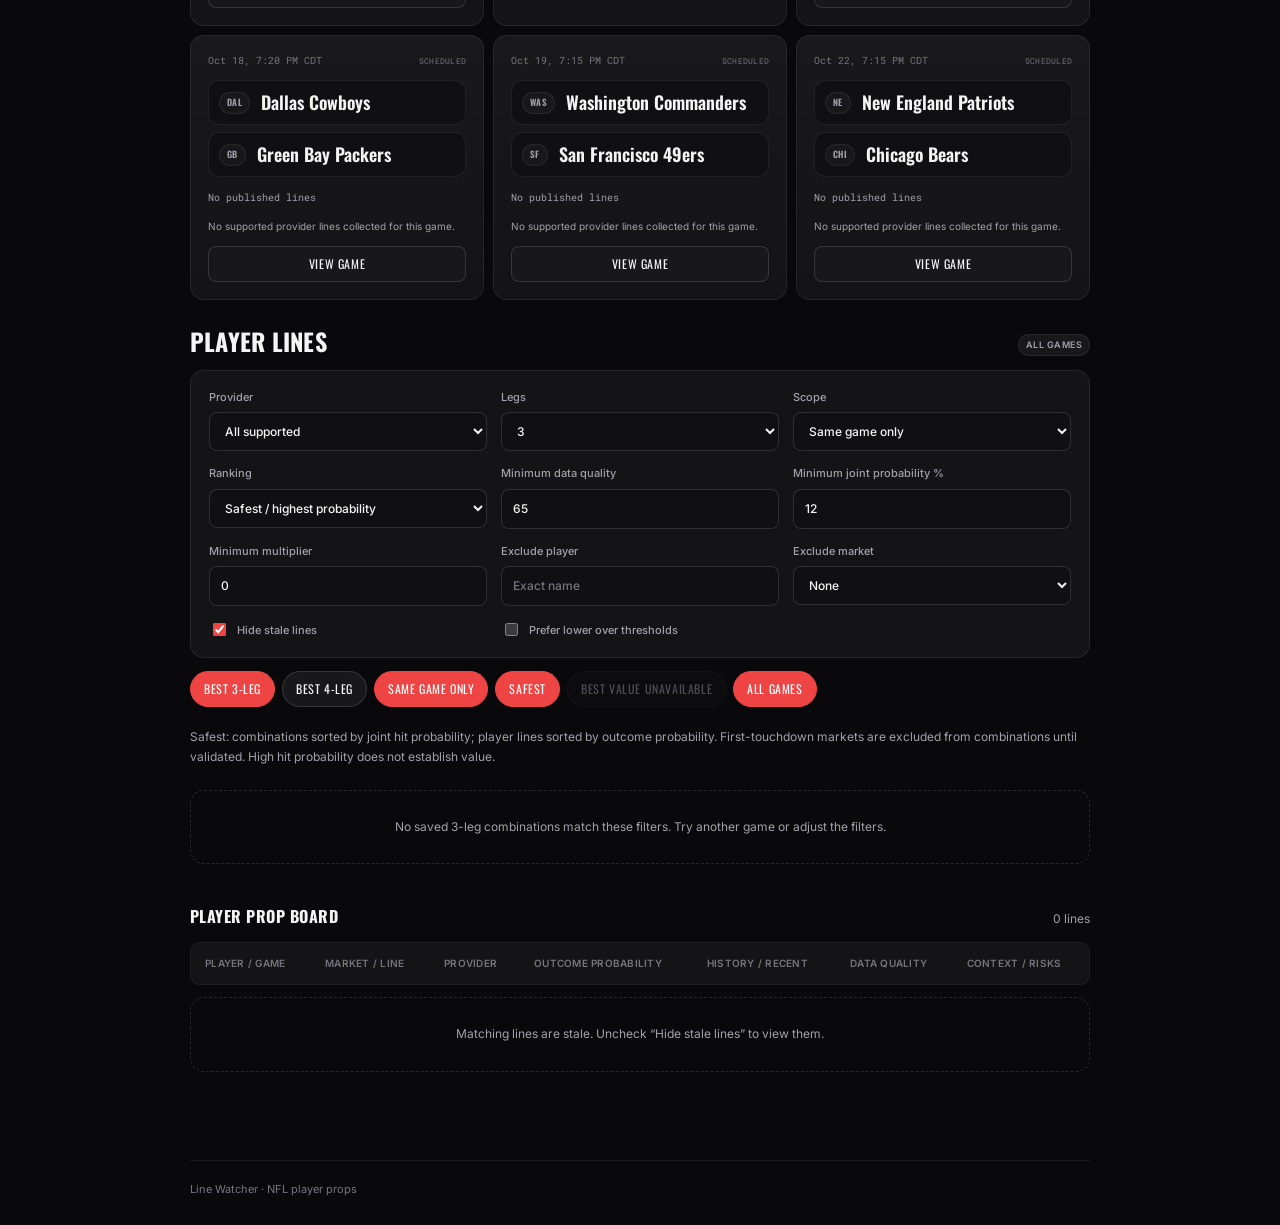
==== commit 232c2075: "Correct outcome calibration and make ranking controls explicit" ====
--- a/index.html
+++ b/index.html
@@ -6,8 +6,9 @@
 <div class="player-search search-bar"><label for="search">Search player, team, market</label><input id="search" type="search" placeholder="Search players, teams or markets" autocomplete="off"><div id="player-suggestions" class="suggestions" role="listbox" hidden></div></div>
 <section><div class="section-heading"><div><h2>Upcoming games</h2></div><p class="muted">Kickoff times in America/Chicago</p></div><div id="games" class="game-grid" aria-live="polite"></div></section>
 <section><div class="section-heading"><div><h2>Player lines</h2></div><span id="selected-game" class="badge">All games</span></div>
-<div class="controls"><label>Provider<select id="provider"><option value="all">All supported</option><option value="underdog">Underdog</option><option value="kalshi">Kalshi</option></select></label><label>Legs<select id="legs"><option>3</option><option>4</option><option>2</option></select></label><label>Scope<select id="scope"><option value="same">Same game only</option><option value="across">Across games</option></select></label><label>Ranking<select id="ranking"><option value="safest">Safest / highest probability</option><option value="ev">Best value / highest EV</option><option value="payout">Highest payout</option></select></label><label>Minimum confidence<input id="confidence" type="number" min="0" max="100" value="65"></label><label>Minimum joint probability %<input id="joint" type="number" min="0" max="100" value="12"></label><label>Minimum multiplier<input id="payout" type="number" min="0" step="0.1" value="0"></label><label>Exclude player<input id="exclude-player" placeholder="Exact name"></label><label>Exclude market<select id="exclude-market"><option value="">None</option></select></label><label class="check"><input id="fresh" type="checkbox" checked>Hide stale lines</label><label class="check"><input id="alternate" type="checkbox">Prefer lower over thresholds</label></div>
+<div class="controls"><label>Provider<select id="provider"><option value="all">All supported</option><option value="underdog">Underdog</option><option value="kalshi">Kalshi</option></select></label><label>Legs<select id="legs"><option>3</option><option>4</option><option>2</option></select></label><label>Scope<select id="scope"><option value="same">Same game only</option><option value="across">Across games</option></select></label><label>Ranking<select id="ranking"><option value="safest">Safest / highest probability</option><option value="ev">Best value (verified payouts only)</option><option value="payout">Highest payout</option></select></label><label>Minimum data quality<input id="confidence" type="number" min="0" max="100" value="65"></label><label>Minimum joint probability %<input id="joint" type="number" min="0" max="100" value="12"></label><label>Minimum multiplier<input id="payout" type="number" min="0" step="0.1" value="0"></label><label>Exclude player<input id="exclude-player" placeholder="Exact name"></label><label>Exclude market<select id="exclude-market"><option value="">None</option></select></label><label class="check"><input id="fresh" type="checkbox" checked>Hide stale lines</label><label class="check"><input id="alternate" type="checkbox">Prefer lower over thresholds</label></div>
 <div class="quick-actions"><button data-legs="3">Best 3-leg</button><button data-legs="4">Best 4-leg</button><button data-scope="same">Same game only</button><button data-ranking="safest">Safest</button><button data-ranking="ev">Best value</button><button id="clear-game">All games</button></div>
+<p id="ranking-status" class="muted" role="status" aria-live="polite"></p>
 <div id="tickets" class="ticket-grid" aria-live="polite"></div>
-<div class="section-heading"><h3>Player prop board</h3><span id="line-count" class="muted"></span></div><div class="table-wrap"><table><thead><tr><th>Player / game</th><th>Market / line</th><th>Provider</th><th>Model</th><th>History / recent</th><th>Confidence</th><th>Context / risks</th></tr></thead><tbody id="props"></tbody></table></div><p id="board-empty" class="empty" hidden>No validated player props are available. Provider health above explains current collection status.</p></section>
+<div class="section-heading"><h3>Player prop board</h3><span id="line-count" class="muted"></span></div><div class="table-wrap"><table><thead><tr><th>Player / game</th><th>Market / line</th><th>Provider</th><th>Outcome probability</th><th>History / recent</th><th>Data quality</th><th>Context / risks</th></tr></thead><tbody id="props"></tbody></table></div><p id="board-empty" class="empty" hidden>No validated player props are available. Provider health above explains current collection status.</p></section>
 </main><footer>Line Watcher · NFL player props</footer></body></html>
--- a/assets/css/styles.css
+++ b/assets/css/styles.css
@@ -3,3 +3,5 @@
 *{box-sizing:border-box}html{background:var(--bg);scroll-behavior:smooth}body{margin:0;min-height:100vh;color:var(--text);background:radial-gradient(1100px 500px at 50% -10%,var(--bg-top),transparent 65%),var(--bg);font-family:Inter,system-ui,-apple-system,BlinkMacSystemFont,'Segoe UI',sans-serif;line-height:1.5}body.light{--bg:#f6f6f7;--bg-top:#fee9e9;--card:#fff;--card-hover:#f4f4f5;--card-inner:#f8f8fa;--line:rgba(0,0,0,.08);--line-strong:rgba(0,0,0,.16);--text:#18181b;--muted:#52525b;--muted-dim:#71717a;--green:#047857;--yellow:#a16207;color-scheme:light}a{color:var(--accent)}button,input,select{font:inherit}button,.button{display:inline-flex;align-items:center;justify-content:center;gap:8px;padding:8px 13px;color:var(--text);background:var(--card-hover);border:1px solid var(--line-strong);border-radius:999px;cursor:pointer;text-decoration:none;font-family:Oswald,'Arial Narrow',sans-serif;font-size:12px;letter-spacing:.05em;text-transform:uppercase;transition:background .18s,border-color .18s,color .18s}button:hover,.button:hover{color:var(--accent);background:var(--accent-soft);border-color:var(--accent)}:focus-visible{outline:2px solid var(--accent);outline-offset:3px}header{width:min(900px,calc(100% - 32px));margin:0 auto;padding:28px 0 22px;display:flex;align-items:center;justify-content:space-between;gap:20px;border-bottom:1px solid var(--line)}.brand{display:flex;align-items:center;gap:13px;color:var(--text);text-decoration:none;font-family:Oswald,'Arial Narrow',sans-serif;font-size:21px;font-weight:700;letter-spacing:.02em}.brand-mark{width:7px;height:42px;flex:0 0 7px;font-size:0;border-radius:3px;background:linear-gradient(180deg,var(--accent),var(--accent-dark));box-shadow:0 0 22px #ef444461}.brand small{color:var(--muted-dim);font-size:10px}nav{display:flex;align-items:center;gap:8px}main{width:min(900px,calc(100% - 32px));margin:auto;padding:0 0 60px}.hero{display:flex;justify-content:space-between;align-items:center;gap:24px;padding:28px 0 22px;margin-bottom:0}h1,h2,h3{font-family:Oswald,'Arial Narrow',sans-serif;text-transform:uppercase}h1{margin:0;font-size:clamp(28px,5vw,40px);line-height:1;font-weight:700;letter-spacing:.02em}h2{margin:0;font-size:24px;line-height:1.15;letter-spacing:.01em}h3{margin:0;font-size:16px;letter-spacing:.03em}.muted{color:var(--muted);font-size:12px;line-height:1.6}.hero .muted{font-size:13px;margin:12px 0 0}.hero-aside{text-align:right}.week{font-family:'Roboto Mono',monospace;font-size:14px;font-weight:600;color:var(--text)}.hero-aside p{font-size:11px;color:var(--muted);margin:6px 0 0}.eyebrow{font-family:Oswald,sans-serif;font-size:11px;font-weight:600;letter-spacing:.13em;text-transform:uppercase;color:var(--muted-dim)}.provider-bar{display:flex;gap:9px;flex-wrap:wrap;margin-bottom:12px}.provider{display:flex;align-items:flex-start;gap:10px;flex:1;min-width:230px;padding:13px 15px;border:1px solid var(--line);border-radius:var(--radius-small);background:var(--card)}.provider strong{font-family:Oswald,sans-serif;font-size:13px;letter-spacing:.05em}.provider p{font-size:11px;color:var(--muted);margin:4px 0 0}.dot{height:7px;width:7px;flex:0 0 7px;margin-top:7px;border-radius:50%;background:var(--accent)}.dot.OK{background:var(--green)}.dot.DEGRADED,.dot.STALE{background:var(--yellow)}.notice{margin:12px 0 20px;padding:13px 16px;border:1px solid #ef44442e;border-radius:var(--radius-small);background:var(--accent-soft);color:var(--text);font-size:12px}.research{color:var(--muted);background:var(--card-inner);border-color:var(--line)}section{margin-bottom:28px}.section-heading{display:flex;justify-content:space-between;align-items:end;gap:18px;margin:28px 0 14px}.section-heading p{margin:0}.game-grid{display:grid;grid-template-columns:repeat(auto-fill,minmax(260px,1fr));gap:9px}.game-card,.ticket,.panel,.kpi{padding:17px;background:linear-gradient(180deg,rgba(255,255,255,.018),transparent),var(--card);border:1px solid var(--line);border-radius:var(--radius);transition:border-color .18s,background .18s}.game-card:hover,.ticket:hover{border-color:var(--line-strong);background:var(--card-hover)}.game-card.active{border-color:var(--accent);box-shadow:0 0 0 1px var(--accent-soft)}.game-meta{display:flex;justify-content:space-between;align-items:center;gap:8px;color:var(--muted-dim);font-family:'Roboto Mono',monospace;font-size:10px;margin-bottom:12px}.game-meta span:last-child{font-size:8px;letter-spacing:.03em}.team-row{display:flex;align-items:center;gap:11px;padding:8px 10px;margin:7px 0;background:var(--card-inner);border:1px solid var(--line);border-radius:11px;font-family:Oswald,'Arial Narrow',sans-serif;font-size:18px;font-weight:600}.team-logo{width:29px;height:29px;flex:0 0 29px;object-fit:contain;filter:drop-shadow(0 1px 2px #0008)}.game-card p{font-family:'Roboto Mono',monospace;color:var(--muted);font-size:10px;margin:13px 0 7px}.game-card button{width:100%;margin-top:10px;border-radius:8px}.game-card small{font-size:10px}.badge{display:inline-flex;align-items:center;padding:3px 7px;border-radius:999px;color:var(--muted);background:var(--card-hover);border:1px solid var(--line);font-size:9px;font-weight:600;letter-spacing:.05em;text-transform:uppercase}.badge.warn{color:var(--yellow);border-color:#fbbf2433;background:#fbbf2410}.controls{display:grid;grid-template-columns:repeat(3,minmax(0,1fr));gap:14px;padding:18px;background:var(--card);border:1px solid var(--line);border-radius:var(--radius)}label{display:flex;flex-direction:column;gap:7px;color:var(--muted);font-size:11px;font-weight:500;min-width:0}input,select{width:100%;min-width:0;padding:10px 11px;color:var(--text);background:var(--card-inner);border:1px solid var(--line-strong);border-radius:8px;font-size:12px}input::placeholder{color:var(--muted-dim)}.check{flex-direction:row;align-items:center;gap:8px}.check input{width:auto;accent-color:var(--accent)}.quick-actions{display:flex;gap:7px;flex-wrap:wrap;margin:13px 0 20px}.quick-actions button:first-child{background:var(--accent);border-color:var(--accent);color:#fff}.quick-actions button:first-child:hover{background:var(--accent-dark)}.ticket-grid{display:grid;grid-template-columns:repeat(auto-fit,minmax(275px,1fr));gap:9px}.ticket-heading{display:flex;justify-content:space-between;align-items:center;gap:10px;margin-bottom:12px}.ticket .probability{color:var(--green);font-family:'Roboto Mono',monospace;font-size:27px;font-weight:600;letter-spacing:-.03em}.ticket ul{padding-left:18px;margin:16px 0}.ticket li{font-size:12px;line-height:1.7;margin:9px 0;color:var(--text)}.ticket p{color:var(--muted);font-size:11px;line-height:1.65}.table-wrap{width:100%;overflow:auto;background:var(--card-inner);border:1px solid var(--line);border-radius:var(--radius-small)}table{width:100%;min-width:850px;border-collapse:collapse;text-align:left;font-size:11px}th{padding:13px 14px;color:var(--muted-dim);background:var(--card);font-size:10px;font-weight:600;letter-spacing:.025em;white-space:nowrap;text-transform:uppercase}td{padding:15px 14px;border-top:1px solid var(--line);vertical-align:top}td strong{font-size:12px;font-weight:500}td small{display:block;color:var(--muted);font-size:10px;line-height:1.6;margin-top:5px;max-width:230px}tbody tr:hover{background:var(--card-hover)}.empty{grid-column:1/-1;width:100%;padding:26px 18px;color:var(--muted);text-align:center;border:1px dashed var(--line-strong);border-radius:var(--radius);font-size:12px;line-height:1.7}.kpi-grid{display:grid;grid-template-columns:repeat(4,minmax(0,1fr));gap:9px}.kpi span{display:block;color:var(--muted);font-size:10px;margin-bottom:12px}.kpi strong{font-family:'Roboto Mono',monospace;font-size:22px;font-weight:600}.kpi small{display:block;color:var(--muted-dim);font-size:10px;margin-top:8px}.chart-grid{display:grid;grid-template-columns:1fr 1fr;gap:9px}.bars{display:flex;flex-direction:column;gap:13px;margin-top:20px}.bar-row{display:grid;grid-template-columns:105px minmax(0,1fr) 74px;gap:9px;align-items:center;font-family:'Roboto Mono',monospace;font-size:10px}.bar-track{height:6px;background:var(--card-inner);border:1px solid var(--line);border-radius:999px;overflow:hidden}.bar{height:100%;background:linear-gradient(90deg,#3f3f46,var(--accent));border-radius:inherit}.bar.secondary{background:var(--muted)}.win{color:var(--green)}.loss{color:var(--accent)}footer{width:min(900px,calc(100% - 32px));margin:auto;padding:20px 0 28px;border-top:1px solid var(--line);color:var(--muted-dim);font-size:11px}.player-search{position:relative;display:flex;flex-direction:column;gap:7px;min-width:0}.suggestions{position:absolute;top:100%;left:0;right:0;z-index:20;background:var(--card);border:1px solid var(--line-strong);border-radius:var(--radius-small);box-shadow:0 12px 28px #0008;max-height:320px;overflow:auto;margin-top:5px}.player-option{padding:12px 14px;cursor:pointer;border-bottom:1px solid var(--line)}.player-option:last-child{border-bottom:0}.player-option strong{display:block;font-size:12px;font-weight:600}.player-option small{display:block;color:var(--muted);font-size:10px;margin-top:4px}.player-option.active,.player-option:hover{background:var(--accent-soft)}[hidden]{display:none!important}@media(max-width:720px){header,main,footer{width:calc(100% - 22px)}header{align-items:flex-start;padding-top:23px;gap:12px}.brand{font-size:18px;gap:10px}.brand small{display:none}nav{gap:6px}nav button{display:none}nav .button{font-size:10px;padding:8px 10px}.controls{grid-template-columns:repeat(2,minmax(0,1fr));padding:15px;gap:12px}.controls>.player-search:first-child{grid-column:span 2}.kpi-grid{grid-template-columns:repeat(2,minmax(0,1fr))}.chart-grid{grid-template-columns:1fr}.section-heading>p{display:none}.hero{gap:15px}.hero-aside p{max-width:160px;font-size:10px}.hero h1{font-size:28px}.ticket-grid{grid-template-columns:1fr}.kpi strong{font-size:21px}.game-grid{grid-template-columns:repeat(auto-fill,minmax(230px,1fr))}}@media(max-width:480px){.hero{align-items:flex-start;flex-direction:column;padding:24px 0 20px}.hero-aside{text-align:left}.hero-aside p{max-width:none}.game-grid{grid-template-columns:1fr}.game-card{padding:14px}.team-logo{width:26px;height:26px;flex-basis:26px}.section-heading{align-items:center}.bar-row{grid-template-columns:95px minmax(0,1fr) 74px}.brand-mark{height:34px}.brand{font-size:17px}.kpi{padding:14px}h2{font-size:22px}}@media(prefers-reduced-motion:reduce){html{scroll-behavior:auto}*{transition:none!important}}
 
 .search-bar{padding:16px;background:var(--card);border:1px solid var(--line);border-radius:var(--radius);margin:20px 0 8px}.search-bar input{font-size:14px}.search-bar .suggestions{left:16px;right:16px;top:calc(100% - 12px)}
+
+.quick-actions button.active{color:#fff;background:var(--accent);border-color:var(--accent)}.quick-actions button:disabled{cursor:not-allowed;opacity:.45;background:var(--card-inner);color:var(--muted);border-color:var(--line)}.quick-actions button:first-child:not(.active){background:var(--card-hover);color:var(--text);border-color:var(--line-strong)}
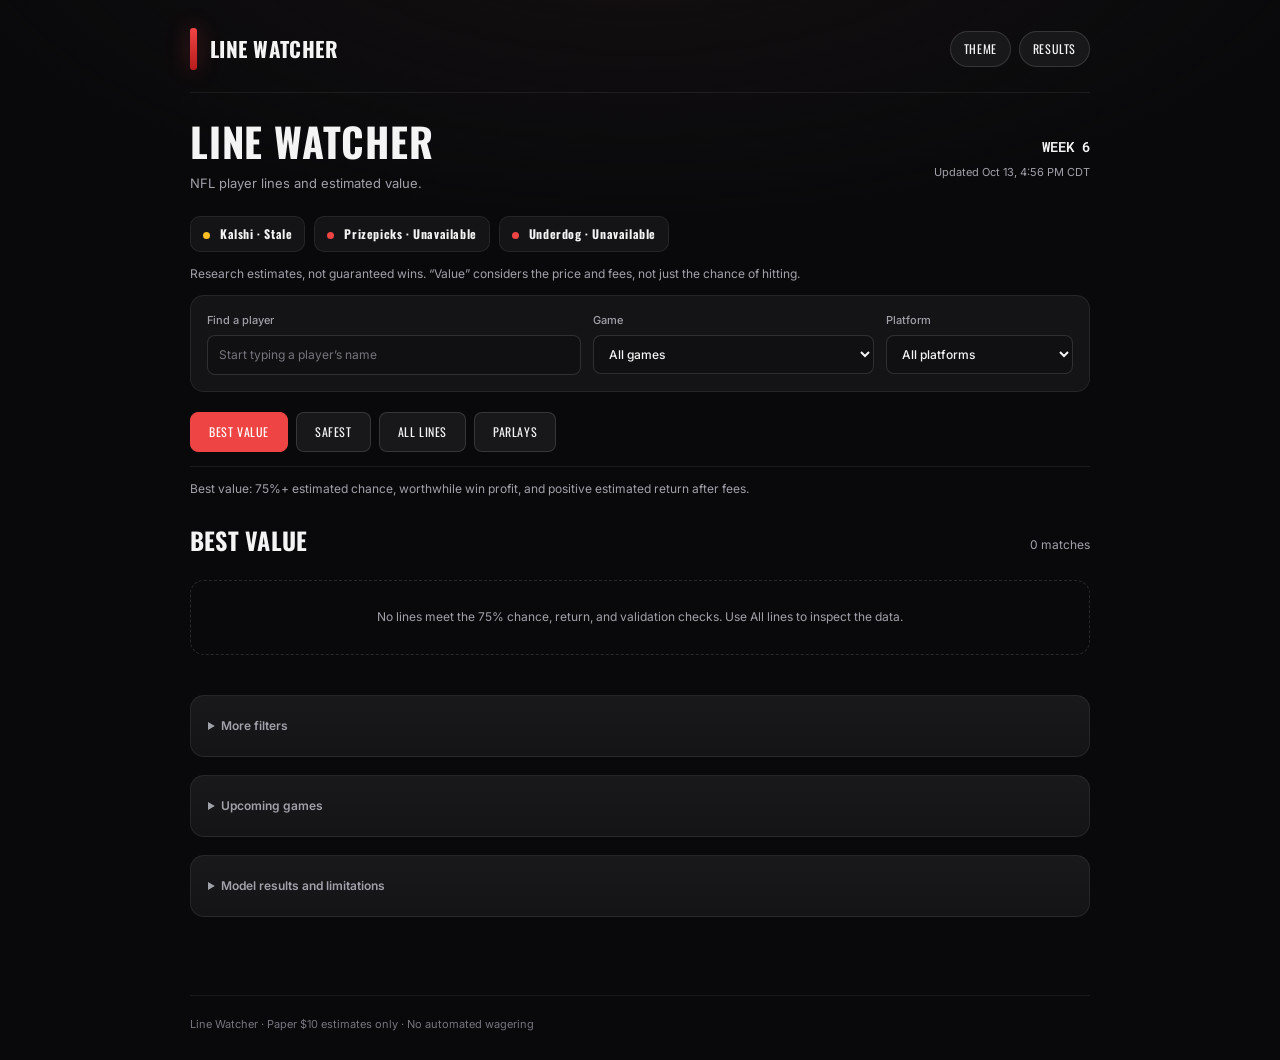
==== commit e2dc6bb6: "Fit calibrated prop distributions, simplify Line Watcher and enforce real value checks" ====
--- a/index.html
+++ b/index.html
@@ -1,14 +1,14 @@
-<!doctype html>
-<html lang="en"><head><meta charset="utf-8"><meta name="viewport" content="width=device-width,initial-scale=1"><meta name="color-scheme" content="dark light"><title>Line Watcher</title><link rel="stylesheet" href="assets/css/styles.css"><script type="module" src="assets/js/app.js"></script></head>
-<body><header><a class="brand" href="index.html"><span class="brand-mark">LW</span> LINE WATCHER</a><nav><button id="theme" aria-label="Toggle color theme">◐ Theme</button><a class="button" href="tracker.html">Historical Tracker ↗</a></nav></header>
-<main><section class="hero"><div><h1>Line Watcher</h1></div><div class="hero-aside"><span id="week" class="week">NFL</span><p id="refresh">Loading current data…</p><p id="model" class="muted"></p></div></section>
-<div id="error" class="notice" role="alert" hidden></div><div id="providers" class="provider-bar" aria-live="polite"></div><div class="notice research">Model estimates. Ticket payouts and eligibility are unverified.</div>
-<div class="player-search search-bar"><label for="search">Search player, team, market</label><input id="search" type="search" placeholder="Search players, teams or markets" autocomplete="off"><div id="player-suggestions" class="suggestions" role="listbox" hidden></div></div>
-<section><div class="section-heading"><div><h2>Upcoming games</h2></div><p class="muted">Kickoff times in America/Chicago</p></div><div id="games" class="game-grid" aria-live="polite"></div></section>
-<section><div class="section-heading"><div><h2>Player lines</h2></div><span id="selected-game" class="badge">All games</span></div>
-<div class="controls"><label>Provider<select id="provider"><option value="all">All supported</option><option value="underdog">Underdog</option><option value="kalshi">Kalshi</option></select></label><label>Legs<select id="legs"><option>3</option><option>4</option><option>2</option></select></label><label>Scope<select id="scope"><option value="same">Same game only</option><option value="across">Across games</option></select></label><label>Ranking<select id="ranking"><option value="safest">Safest / highest probability</option><option value="ev">Best value (verified payouts only)</option><option value="payout">Highest payout</option></select></label><label>Minimum data quality<input id="confidence" type="number" min="0" max="100" value="65"></label><label>Minimum joint probability %<input id="joint" type="number" min="0" max="100" value="12"></label><label>Minimum multiplier<input id="payout" type="number" min="0" step="0.1" value="0"></label><label>Exclude player<input id="exclude-player" placeholder="Exact name"></label><label>Exclude market<select id="exclude-market"><option value="">None</option></select></label><label class="check"><input id="fresh" type="checkbox" checked>Hide stale lines</label><label class="check"><input id="alternate" type="checkbox">Prefer lower over thresholds</label></div>
-<div class="quick-actions"><button data-legs="3">Best 3-leg</button><button data-legs="4">Best 4-leg</button><button data-scope="same">Same game only</button><button data-ranking="safest">Safest</button><button data-ranking="ev">Best value</button><button id="clear-game">All games</button></div>
+<!doctype html><html lang="en"><head><meta charset="utf-8"><meta name="viewport" content="width=device-width,initial-scale=1"><meta name="color-scheme" content="dark light"><title>Line Watcher</title><link rel="stylesheet" href="assets/css/styles.css"><script type="module" src="assets/js/app.js"></script></head><body>
+<header><a class="brand" href="index.html"><span class="brand-mark">LW</span>LINE WATCHER</a><nav><button id="theme" aria-label="Toggle color theme">Theme</button><a class="button" href="tracker.html">Results</a></nav></header>
+<main><section class="hero"><div><h1>Line Watcher</h1><p class="muted">NFL player lines and estimated value.</p></div><div class="hero-aside"><span id="week" class="week">NFL</span><p id="refresh">Loading…</p></div></section>
+<div id="error" class="notice" role="alert" hidden></div><div id="providers" class="provider-bar" aria-live="polite"></div>
+<p class="muted">Research estimates, not guaranteed wins. “Value” considers the price and fees, not just the chance of hitting.</p>
+<div class="simple-filters"><div class="player-search"><label for="search">Find a player</label><input id="search" type="search" placeholder="Start typing a player’s name" autocomplete="off"><div id="player-suggestions" class="suggestions" role="listbox" hidden></div></div><label>Game<select id="game-filter"><option value="">All games</option></select></label><label>Platform<select id="provider"><option value="all">All platforms</option><option value="underdog">Underdog</option><option value="prizepicks">PrizePicks</option><option value="kalshi">Kalshi</option></select></label></div>
+<div class="view-tabs" role="tablist" aria-label="View"><button id="tab-value" role="tab" data-mode="value" aria-controls="line-panel">Best value</button><button id="tab-safest" role="tab" data-mode="safest" aria-controls="line-panel">Safest</button><button id="tab-all" role="tab" data-mode="all" aria-controls="line-panel">All lines</button><button id="tab-parlays" role="tab" data-mode="parlays" aria-controls="parlay-panel">Parlays</button></div>
 <p id="ranking-status" class="muted" role="status" aria-live="polite"></p>
-<div id="tickets" class="ticket-grid" aria-live="polite"></div>
-<div class="section-heading"><h3>Player prop board</h3><span id="line-count" class="muted"></span></div><div class="table-wrap"><table><thead><tr><th>Player / game</th><th>Market / line</th><th>Provider</th><th>Outcome probability</th><th>History / recent</th><th>Data quality</th><th>Context / risks</th></tr></thead><tbody id="props"></tbody></table></div><p id="board-empty" class="empty" hidden>No validated player props are available. Provider health above explains current collection status.</p></section>
-</main><footer>Line Watcher · NFL player props</footer></body></html>
+<section id="line-panel" role="tabpanel" aria-labelledby="tab-value"><div class="section-heading"><h2 id="view-title">Best value</h2><span id="line-count" class="muted"></span></div><div id="pick-cards" class="pick-grid"></div><button id="show-more" hidden>Show more lines</button></section>
+<section id="parlay-panel" role="tabpanel" aria-labelledby="tab-parlays" hidden><h2>Parlays</h2><p class="muted">Each leg must have at least a 75% estimated hit chance. A ticket also needs a real payout and positive estimated profit. Three independent 75% legs have only a 42% chance of all hitting.</p><div class="simple-filters"><label>Legs<select id="legs"><option>3</option><option>4</option></select></label><label>Games<select id="scope"><option value="same">Same game</option><option value="across">Across games</option></select></label><label>Minimum total payout<select id="minimum-ticket-payout"><option value="2">2×</option><option value="3">3×</option><option value="5">5×</option></select></label></div><div id="tickets" class="ticket-grid" aria-live="polite"></div><details><summary>Research combinations without verified payouts</summary><p class="muted">These are probability comparisons, not priced tickets or recommendations. Individual Kalshi contracts do not establish a parlay payout.</p><div id="research-tickets" class="ticket-grid"></div></details></section>
+<details class="panel advanced"><summary>More filters</summary><div class="controls"><label>Minimum hit chance (%)<input id="minimum-chance" type="number" min="75" max="99" value="75"></label><label>Minimum win profit per $10<input id="minimum-profit" type="number" min="0" value="5"></label><label>Minimum data quality (%)<input id="confidence" type="number" min="0" max="100" value="65"></label><label>Exclude player<input id="exclude-player" placeholder="Player name"></label><label>Exclude market<select id="exclude-market"><option value="">None</option></select></label><label class="check"><input id="fresh" type="checkbox" checked>Hide stale lines</label><label class="check"><input id="experimental" type="checkbox">Show experimental touchdown lines</label></div></details>
+<details class="panel"><summary>Upcoming games</summary><div id="games" class="game-grid"></div></details>
+<details class="panel"><summary>Model results and limitations</summary><p id="evaluation" class="muted"></p><p id="model" class="muted"></p><p class="muted">Historical tests use prior-data thresholds, not historical provider quotes. Live provider-line accuracy and profit are still being measured. Availability and injuries may change a player’s role.</p><a href="tracker.html">View the prediction record</a></details>
+</main><footer>Line Watcher · Paper $10 estimates only · No automated wagering</footer></body></html>
--- a/assets/css/styles.css
+++ b/assets/css/styles.css
@@ -5,3 +5,4 @@
 .search-bar{padding:16px;background:var(--card);border:1px solid var(--line);border-radius:var(--radius);margin:20px 0 8px}.search-bar input{font-size:14px}.search-bar .suggestions{left:16px;right:16px;top:calc(100% - 12px)}
 
 .quick-actions button.active{color:#fff;background:var(--accent);border-color:var(--accent)}.quick-actions button:disabled{cursor:not-allowed;opacity:.45;background:var(--card-inner);color:var(--muted);border-color:var(--line)}.quick-actions button:first-child:not(.active){background:var(--card-hover);color:var(--text);border-color:var(--line-strong)}
+.simple-filters{display:grid;grid-template-columns:2fr 1.5fr 1fr;gap:12px;padding:16px;background:var(--card);border:1px solid var(--line);border-radius:var(--radius);margin-bottom:20px}.view-tabs{display:flex;gap:8px;flex-wrap:wrap;border-bottom:1px solid var(--line);padding-bottom:14px}.view-tabs button{border-radius:8px;padding:10px 18px}.view-tabs button.active{background:var(--accent);color:white;border-color:var(--accent)}.pick-grid{display:grid;grid-template-columns:1fr 1fr;gap:12px}.pick-card{padding:20px;background:var(--card);border:1px solid var(--line);border-radius:var(--radius)}.pick-line{color:var(--text);font-size:13px;line-height:1.6}.pick-stats{display:grid;grid-template-columns:1fr 1fr;gap:16px;margin:18px 0}.pick-stats small{display:block;font-size:10px;color:var(--muted);line-height:1.5;margin-bottom:8px}.pick-stats strong{font-family:'Roboto Mono',monospace;font-size:21px;font-weight:600}.pick-stats>div:first-child strong{color:var(--green)}details{margin:18px 0}summary{cursor:pointer;font-size:12px;color:var(--muted);font-weight:600;padding:4px 0}details.panel{margin-top:16px}details.panel[open]>summary{margin-bottom:16px}.advanced>.controls{margin-top:14px;border:0;padding:0}.provider{flex:initial;min-width:auto;padding:8px 12px}.provider strong{text-transform:capitalize;font-size:12px}#show-more{margin-top:16px}@media(max-width:600px){.simple-filters{grid-template-columns:1fr 1fr}.simple-filters>.player-search{grid-column:span 2}.pick-grid{grid-template-columns:1fr}.view-tabs{gap:6px}.view-tabs button{flex:1;font-size:11px;padding:10px 8px}.pick-card{padding:17px}.provider-bar{gap:7px}.provider{padding:7px 9px}.provider strong{font-size:11px}}
